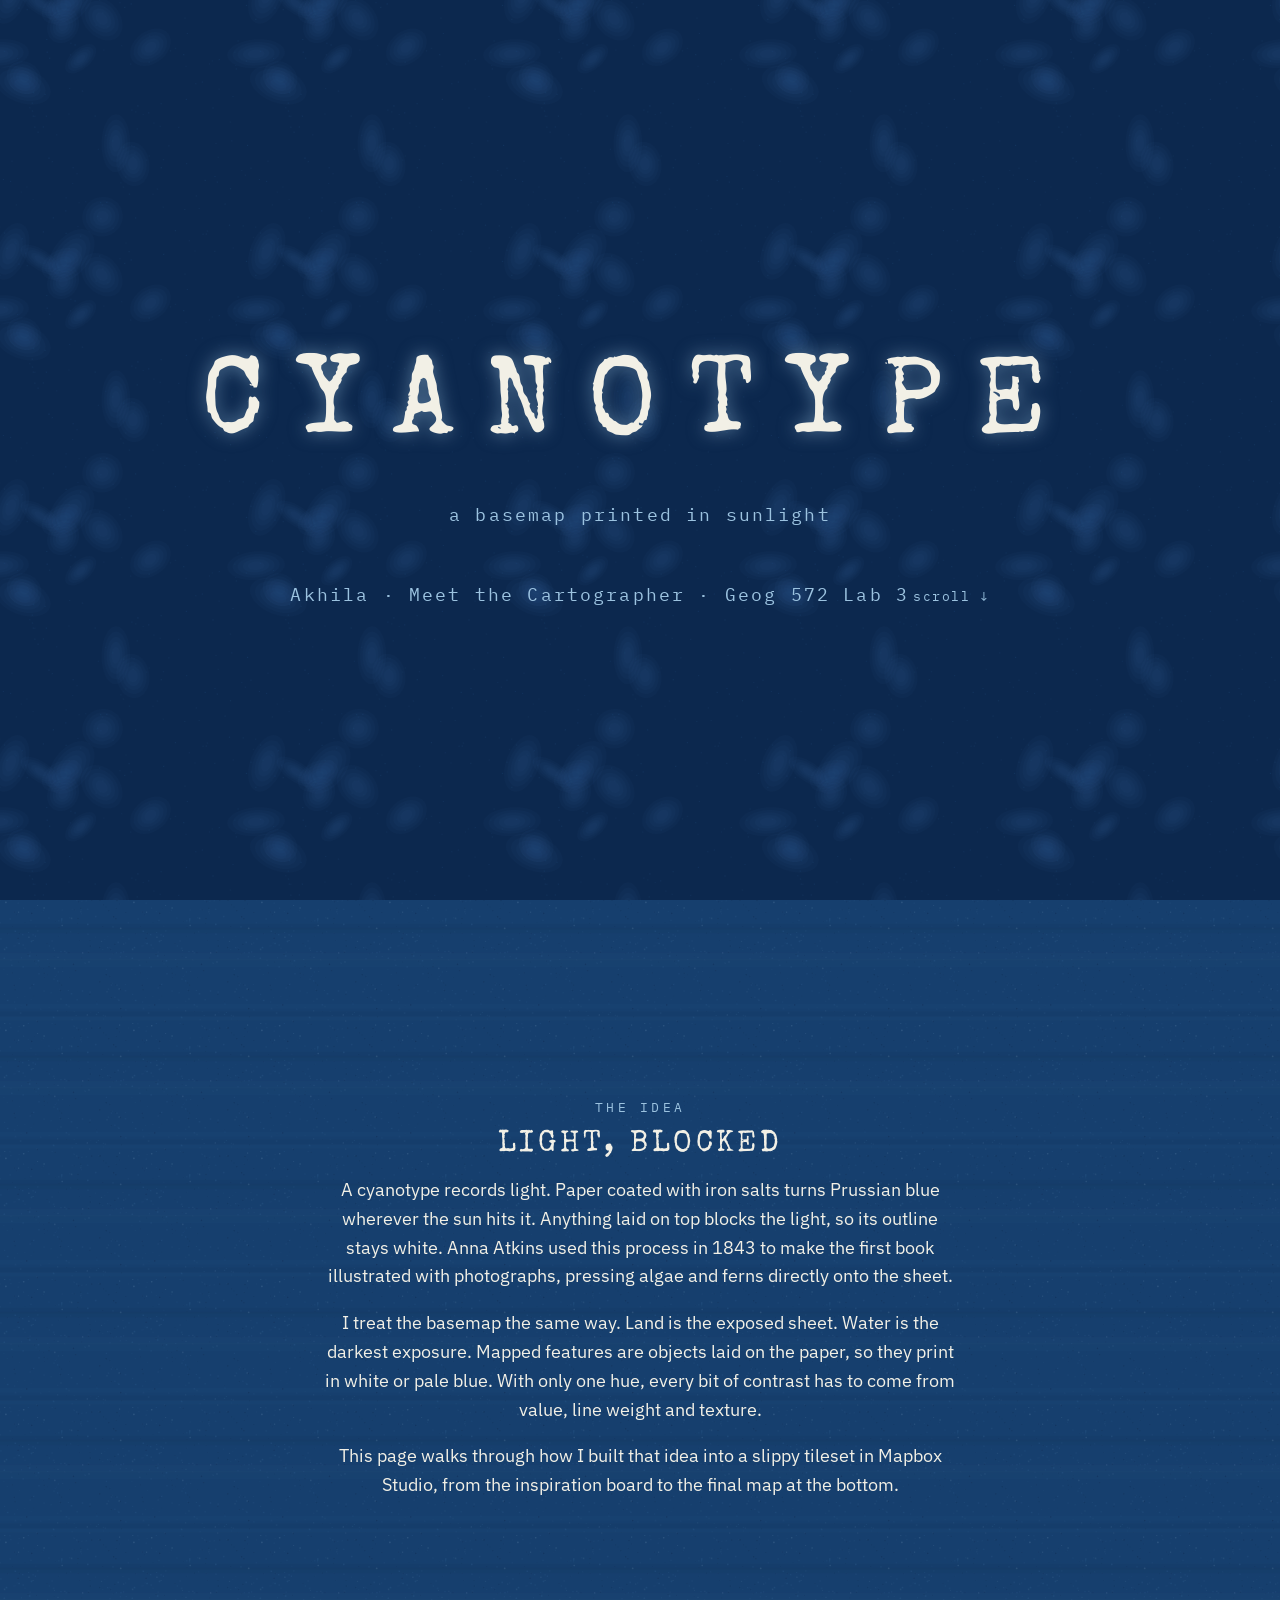
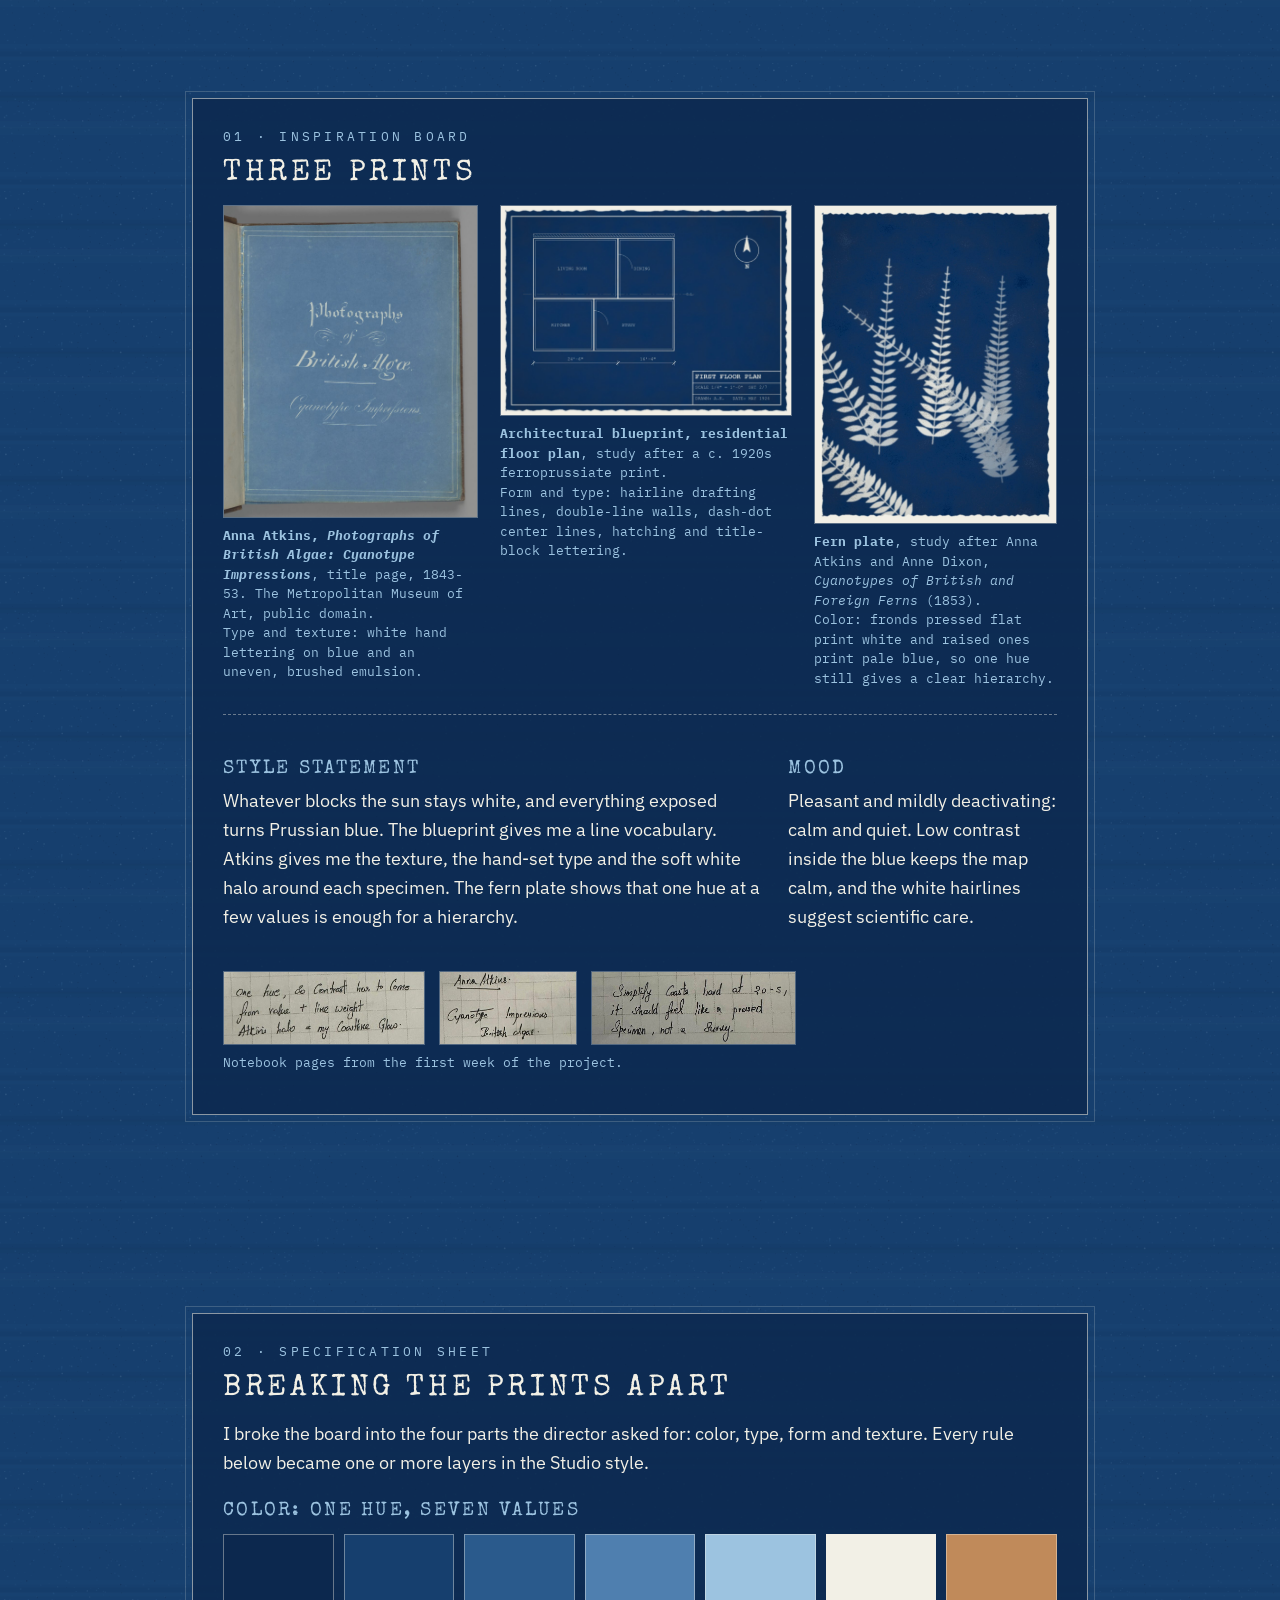
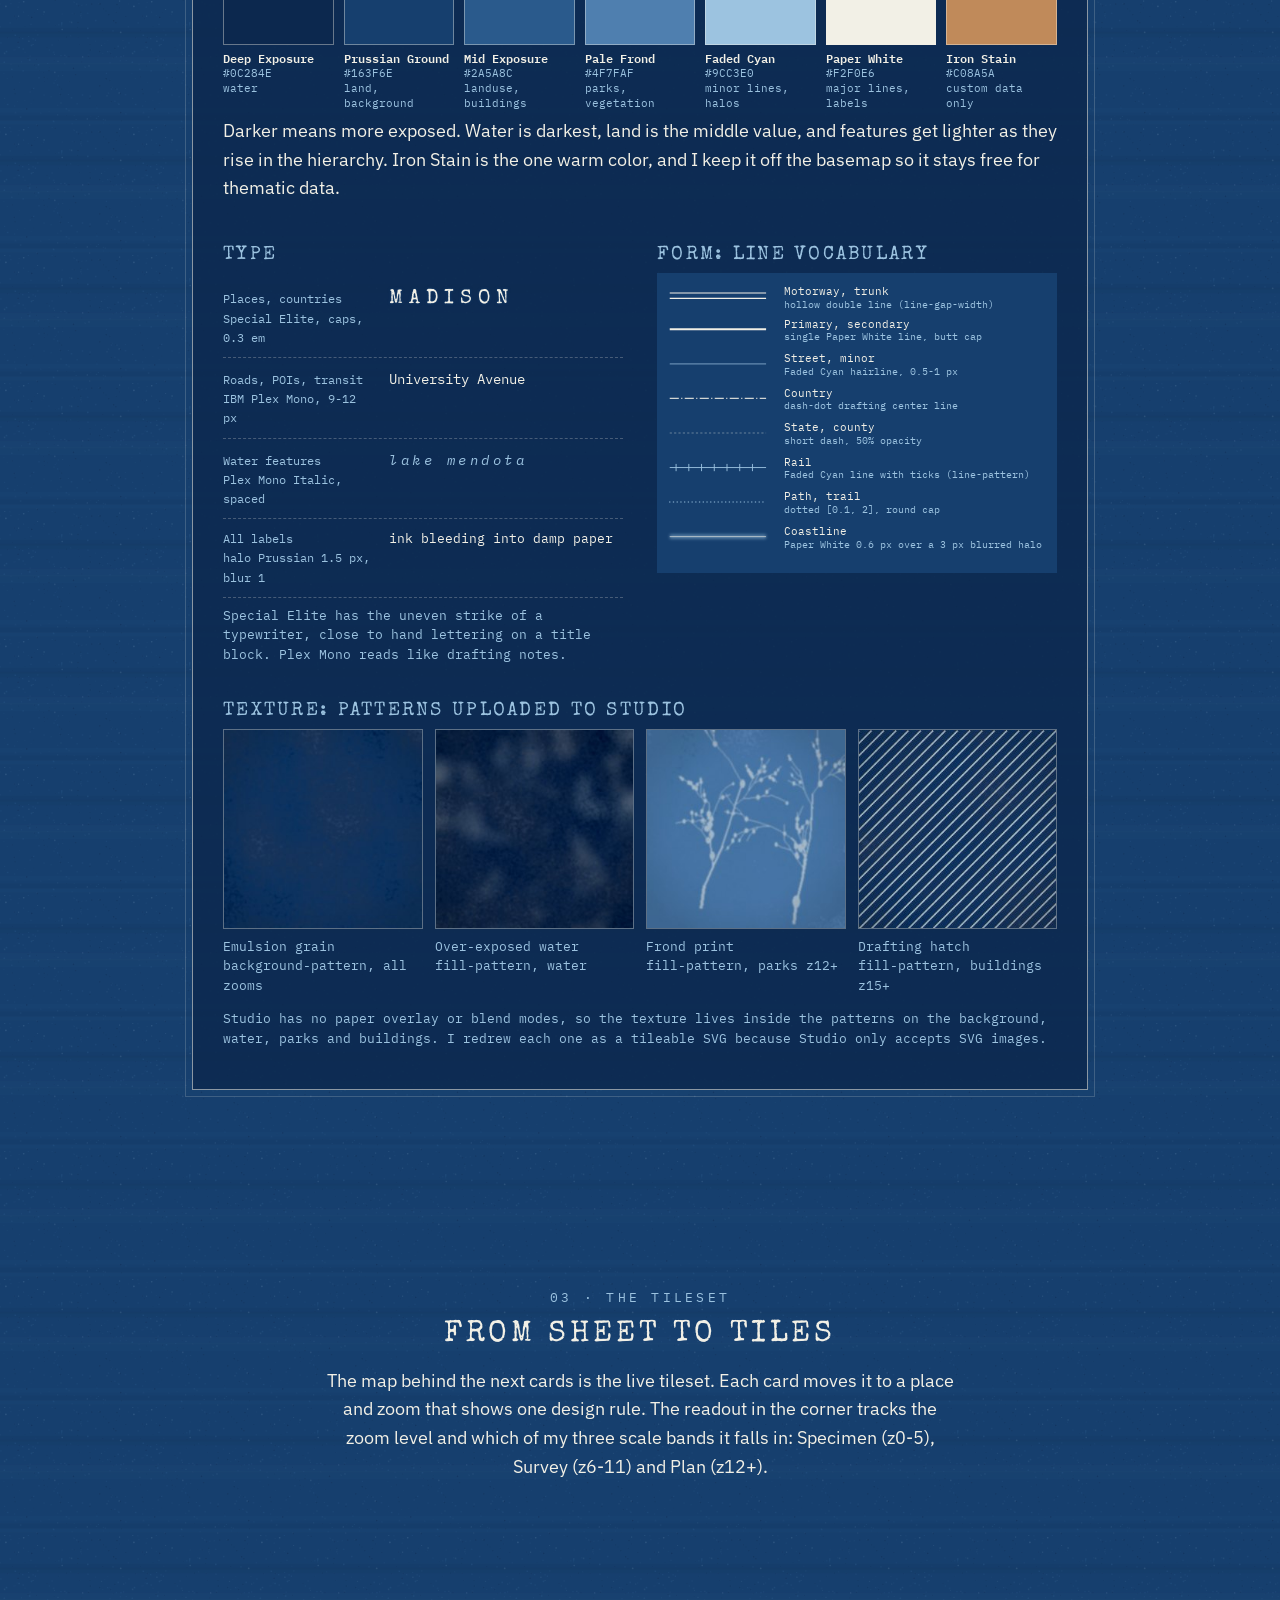
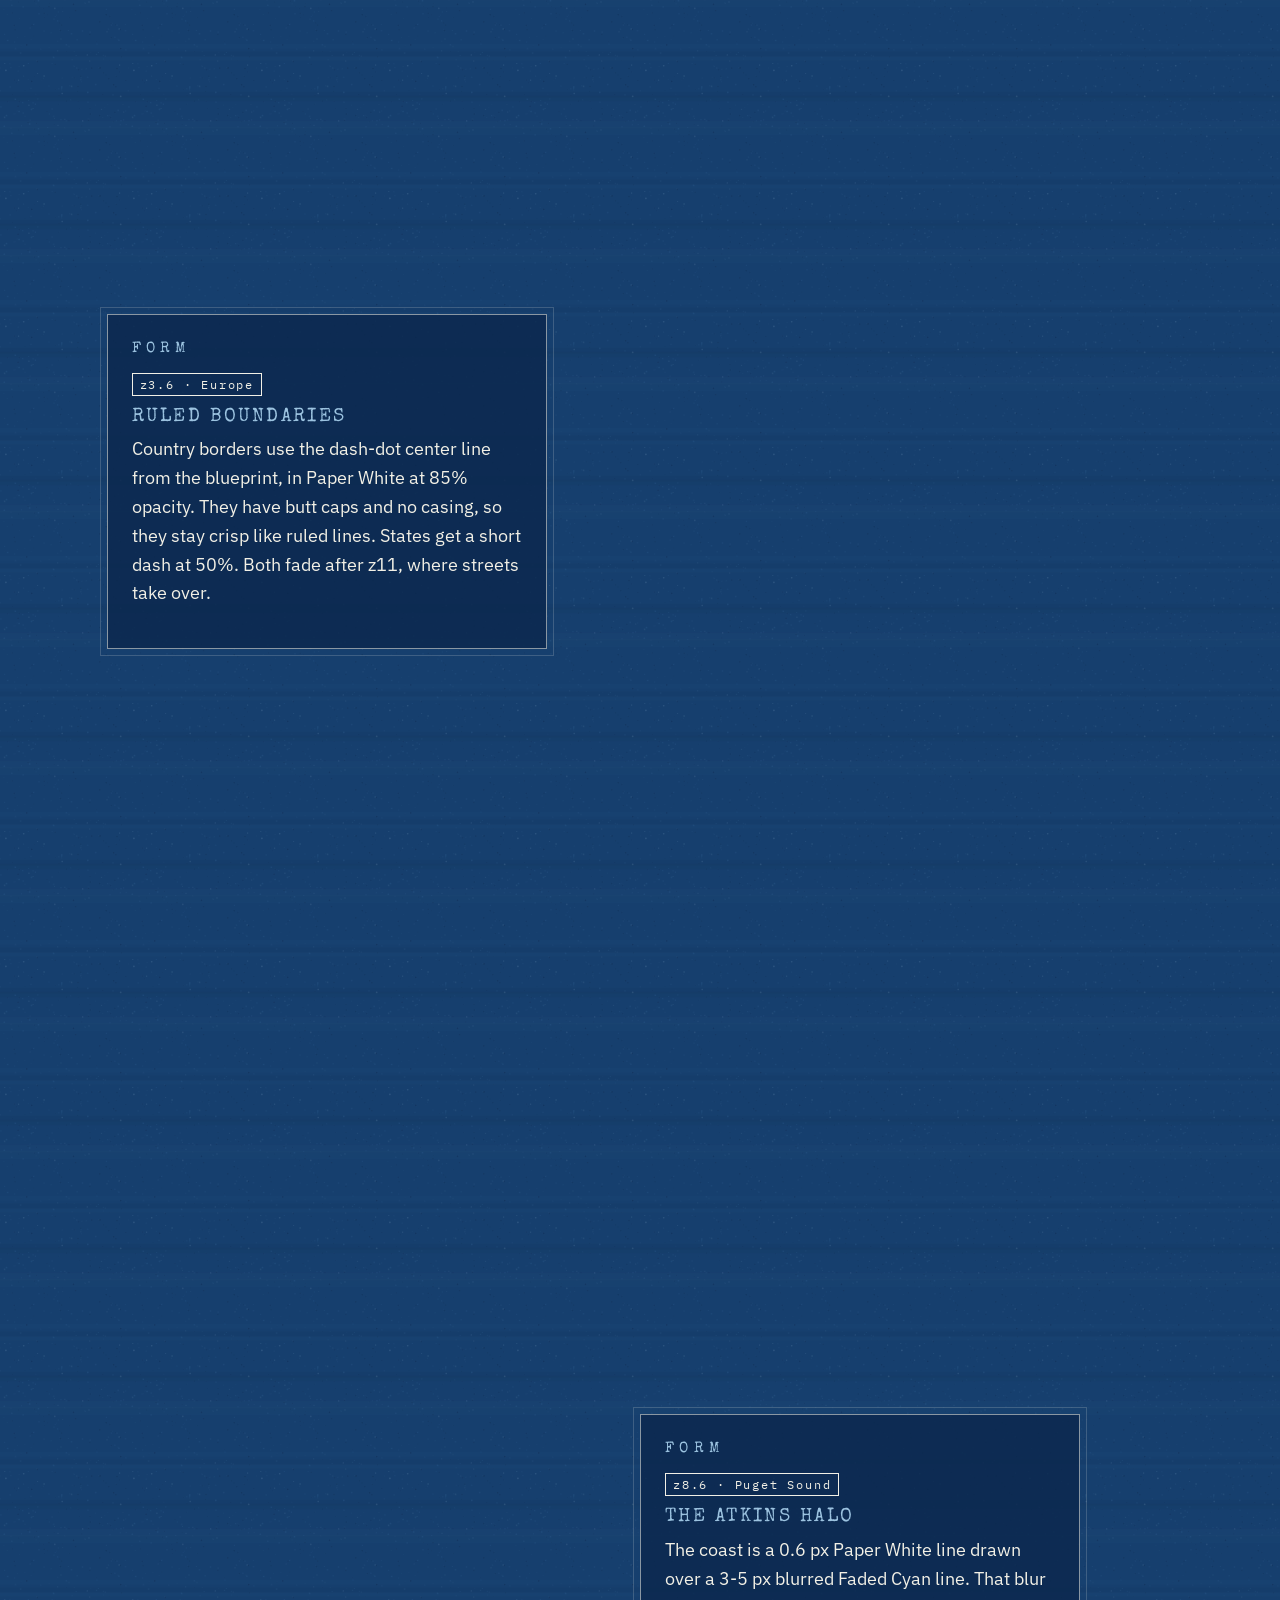
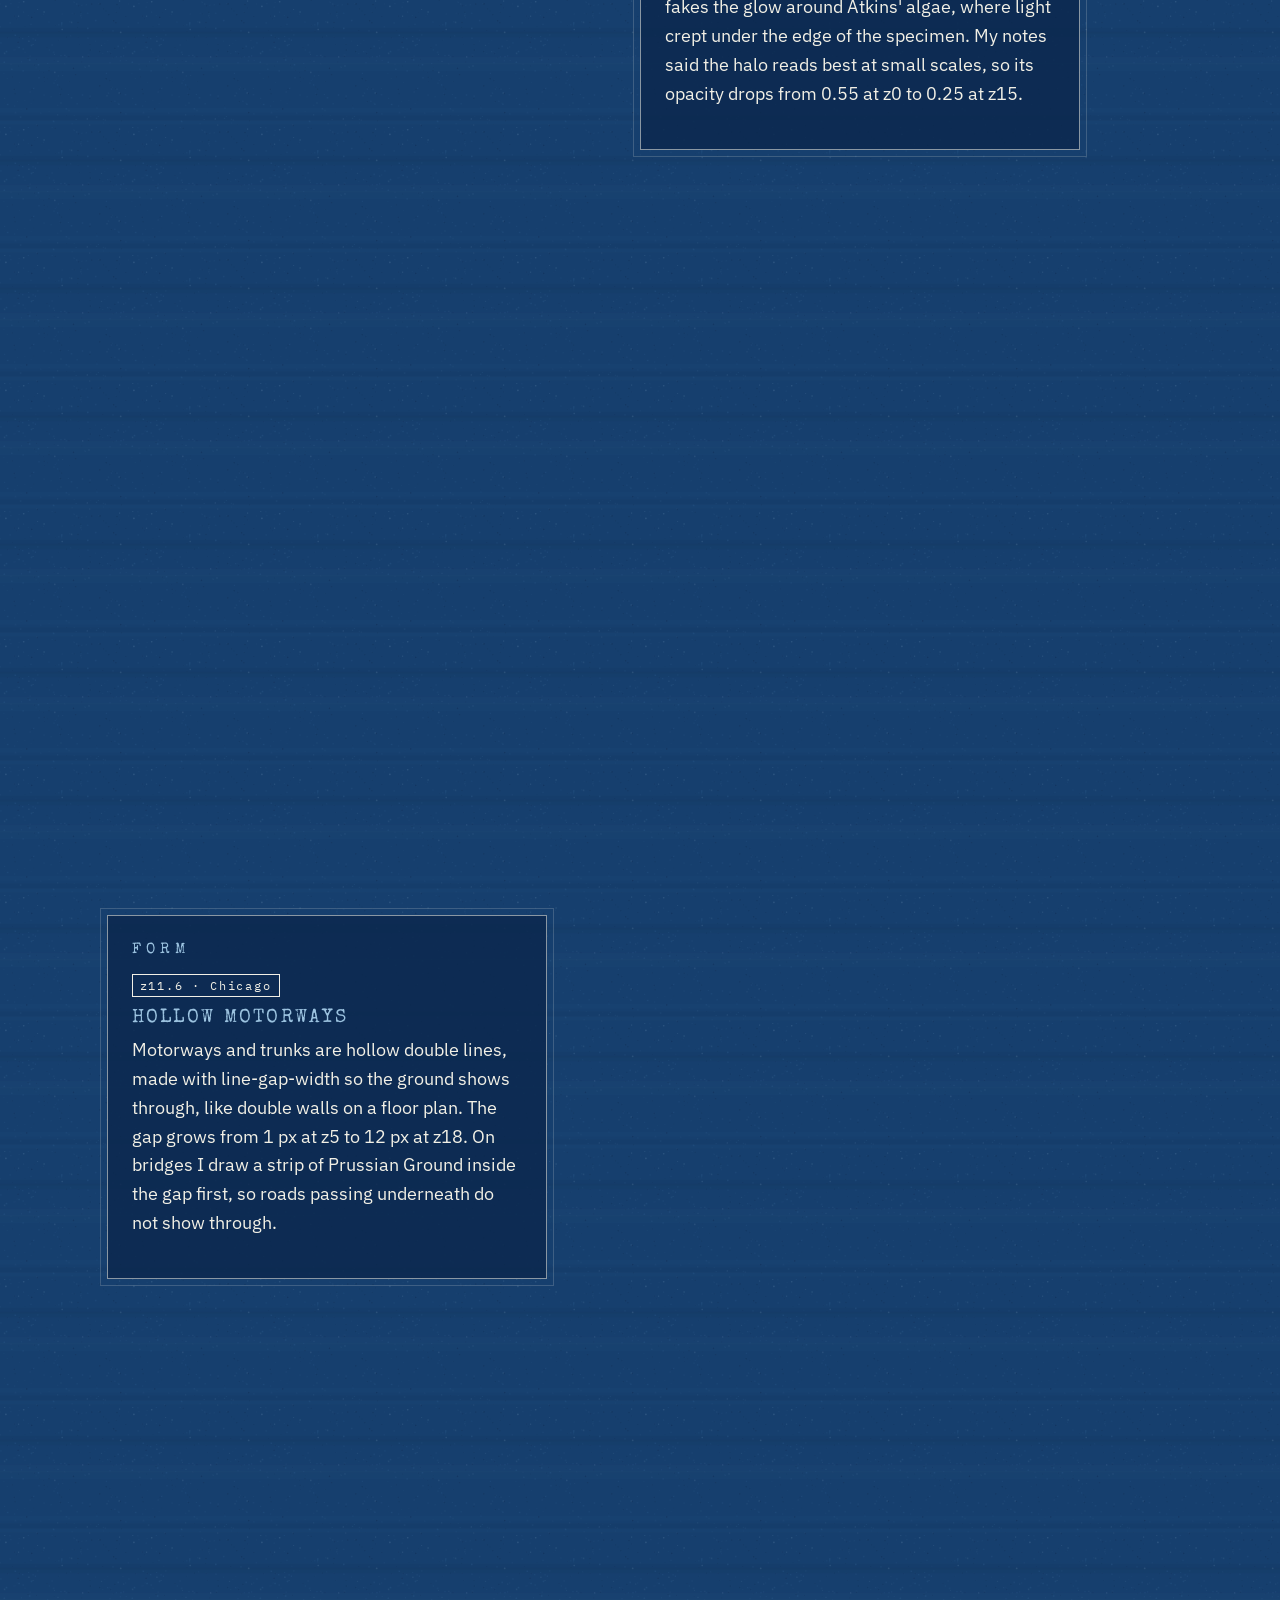
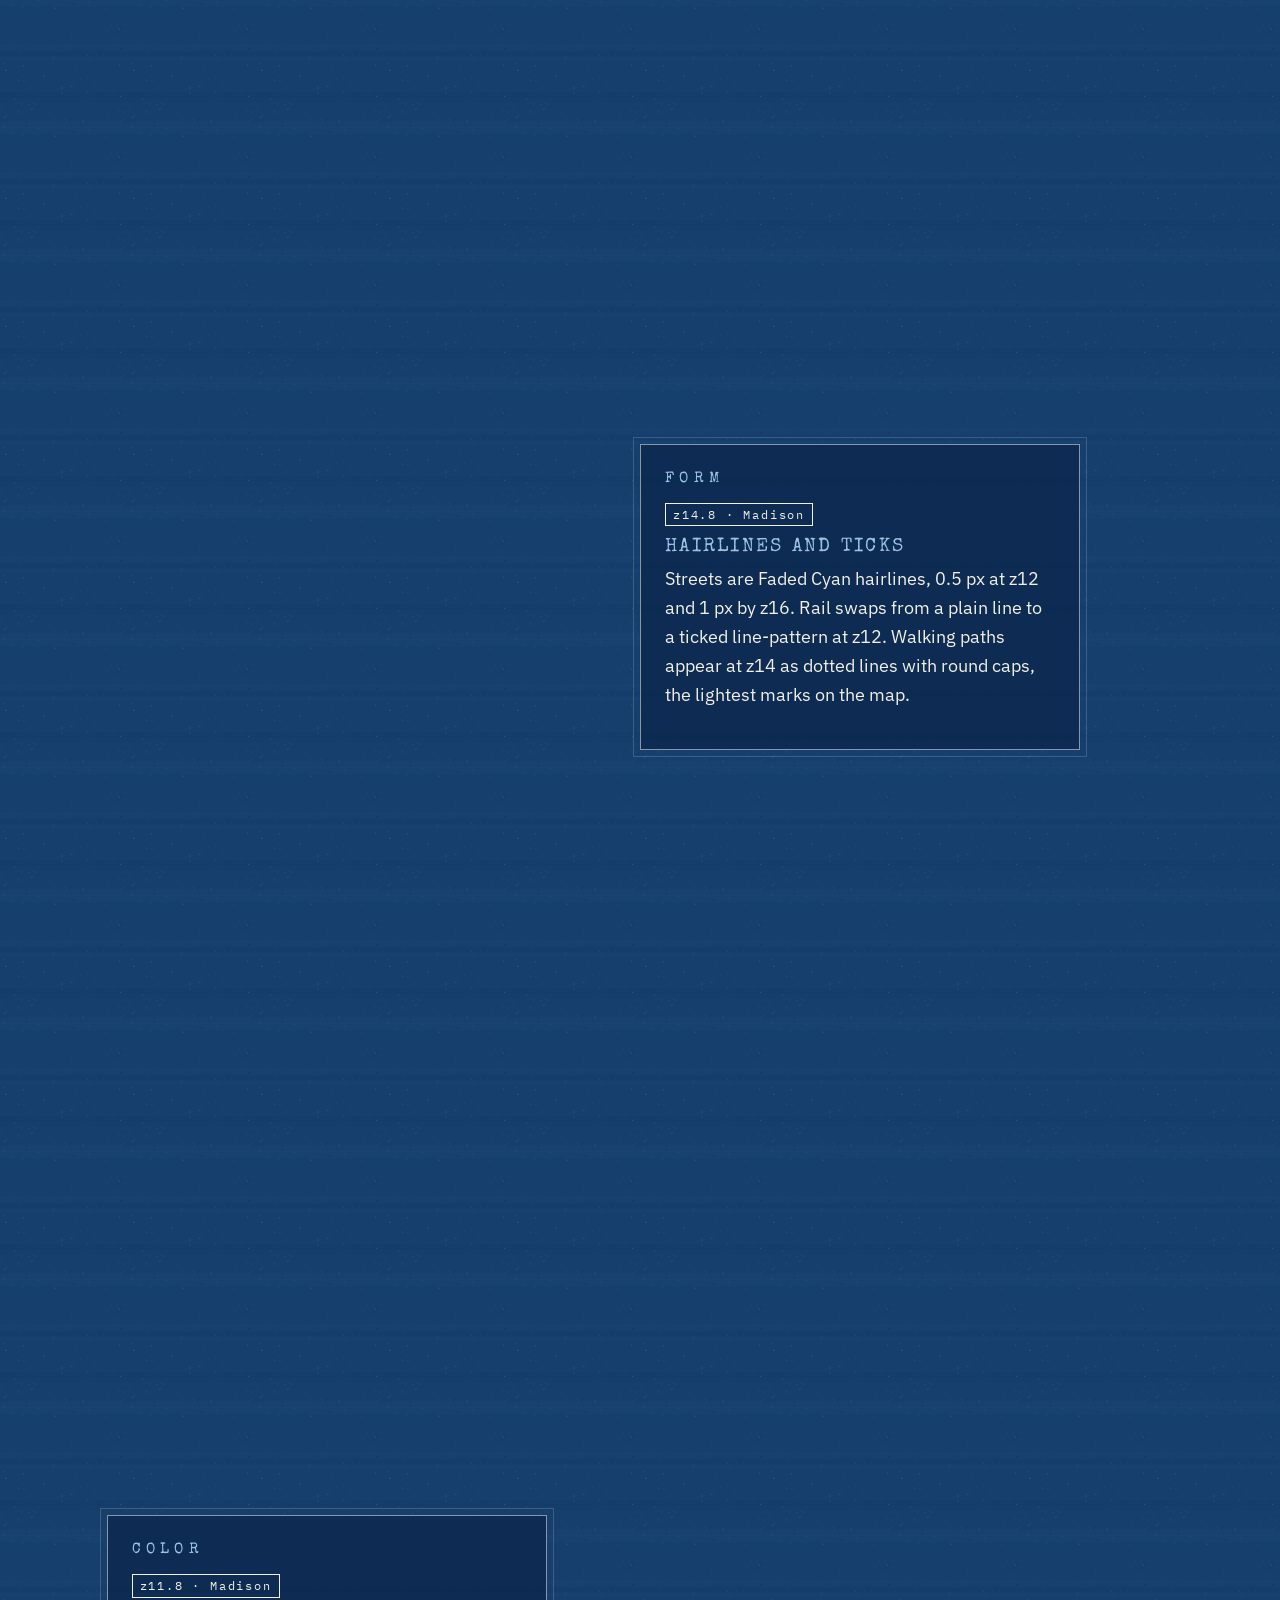
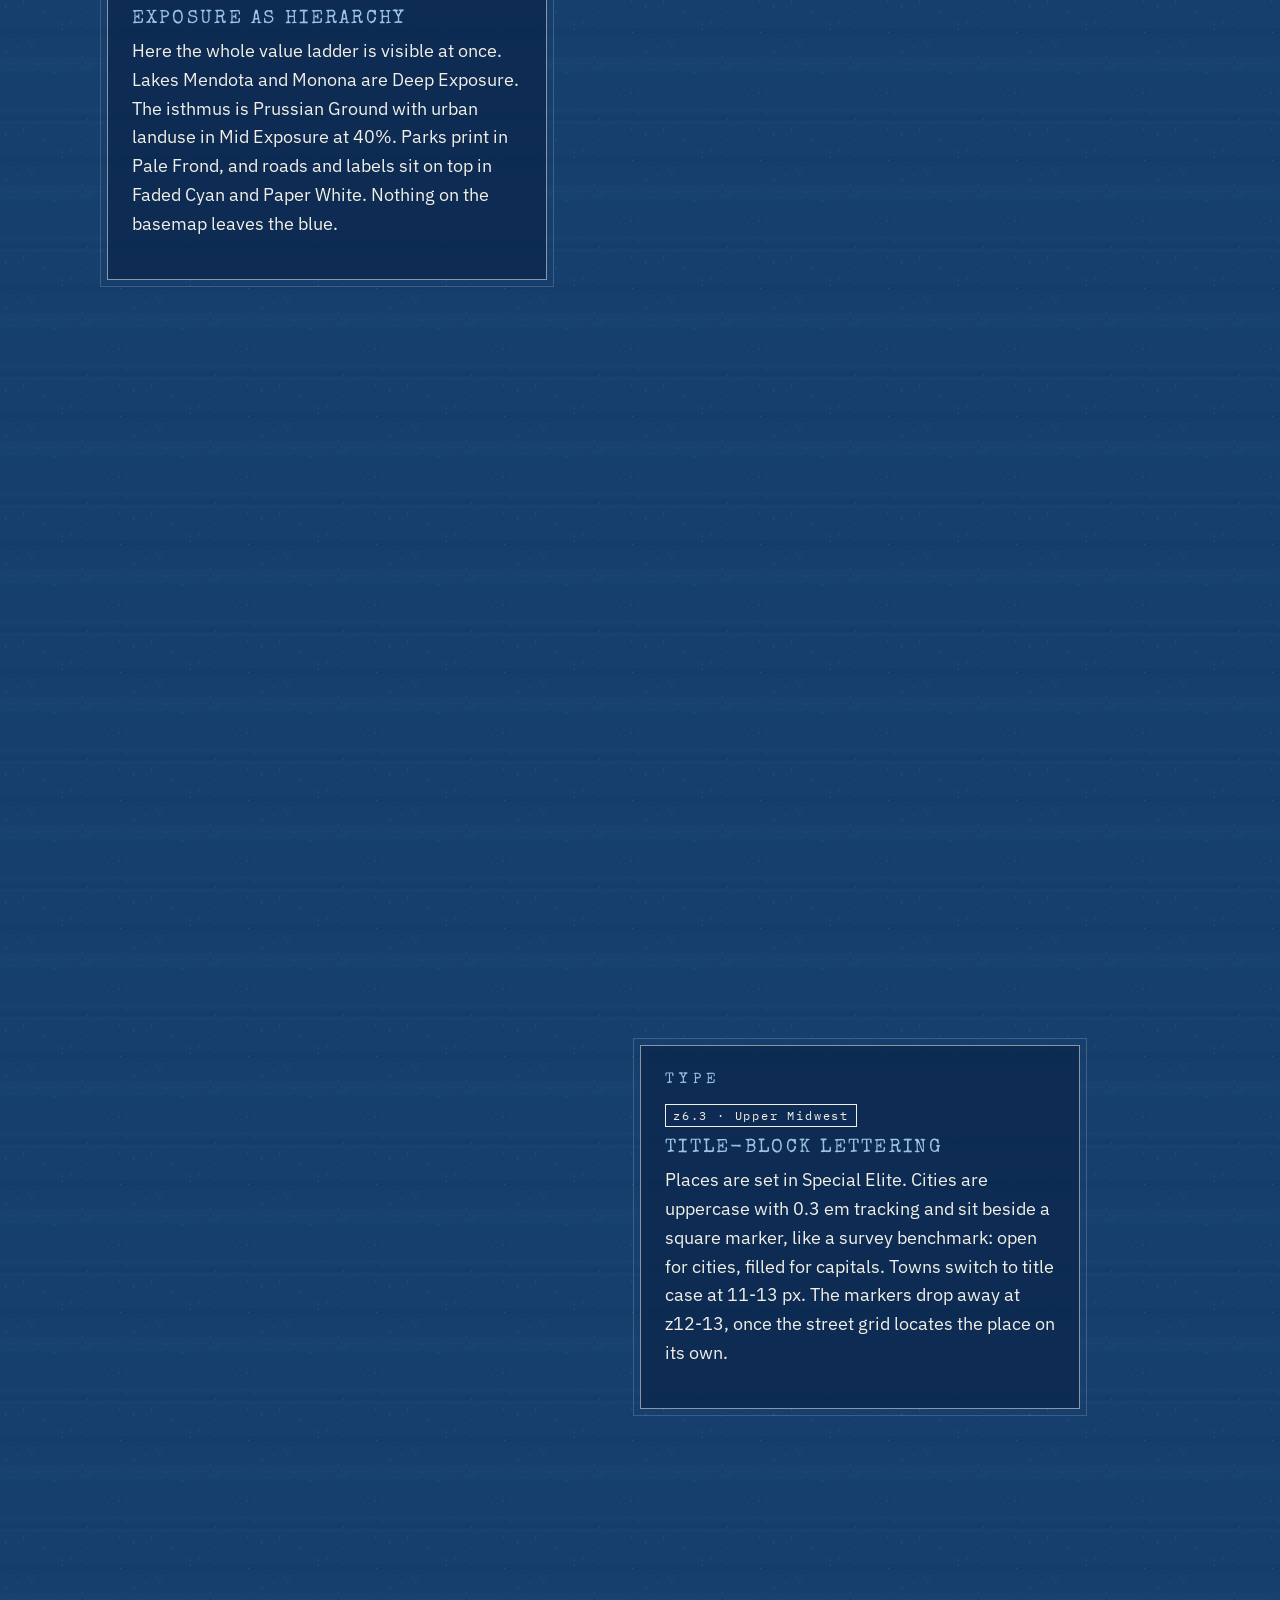
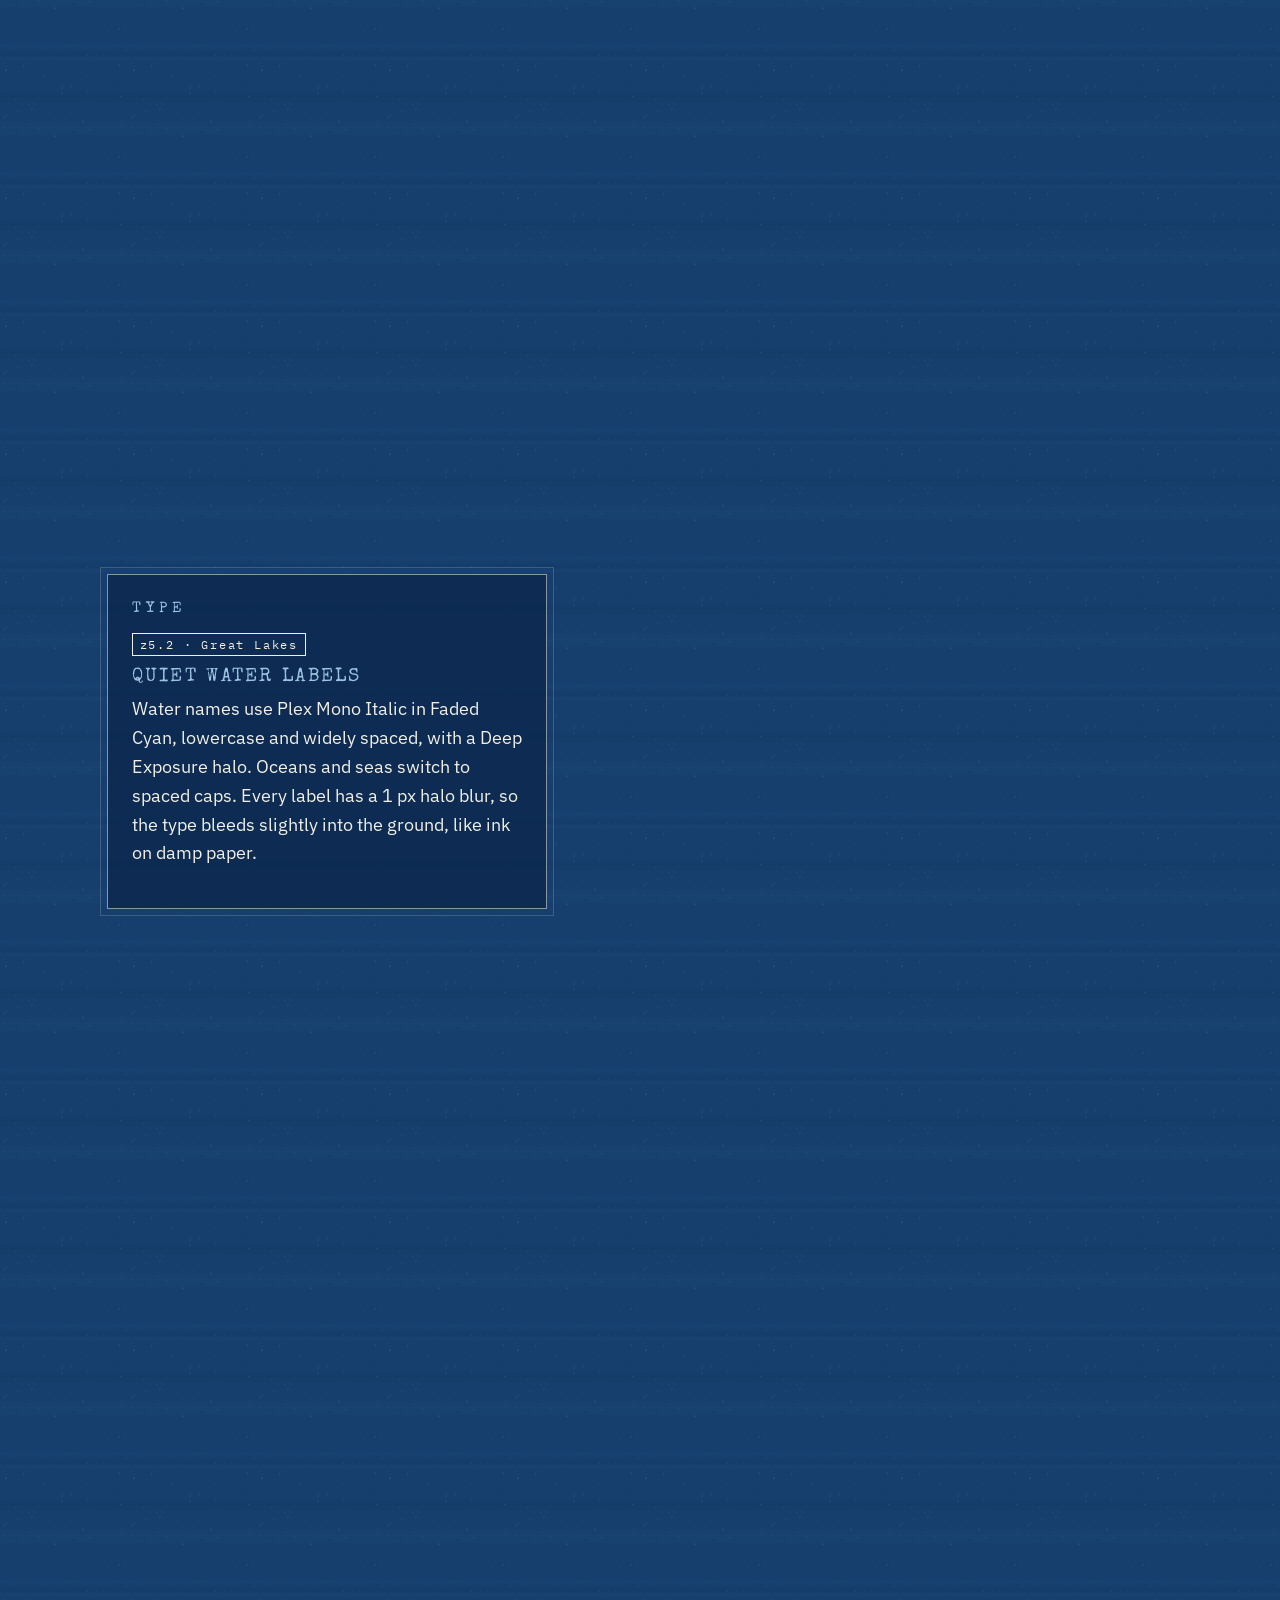
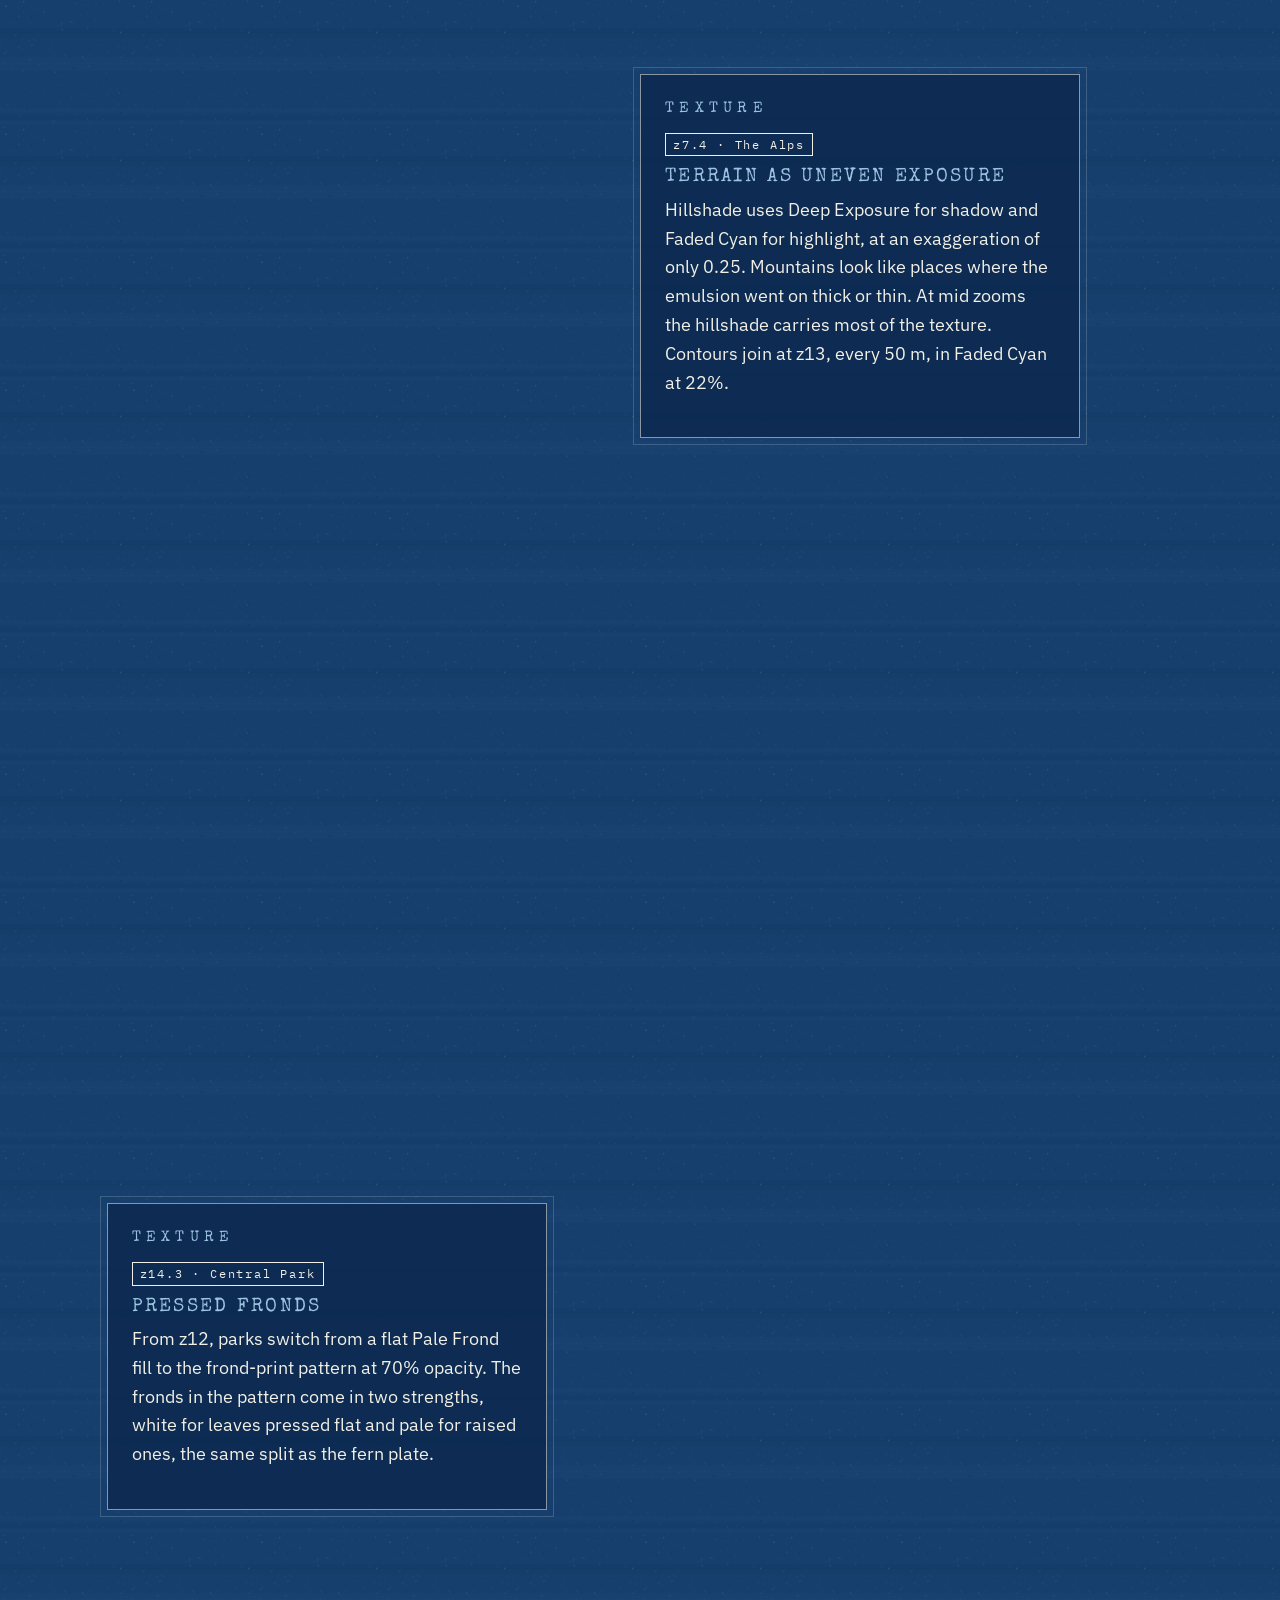
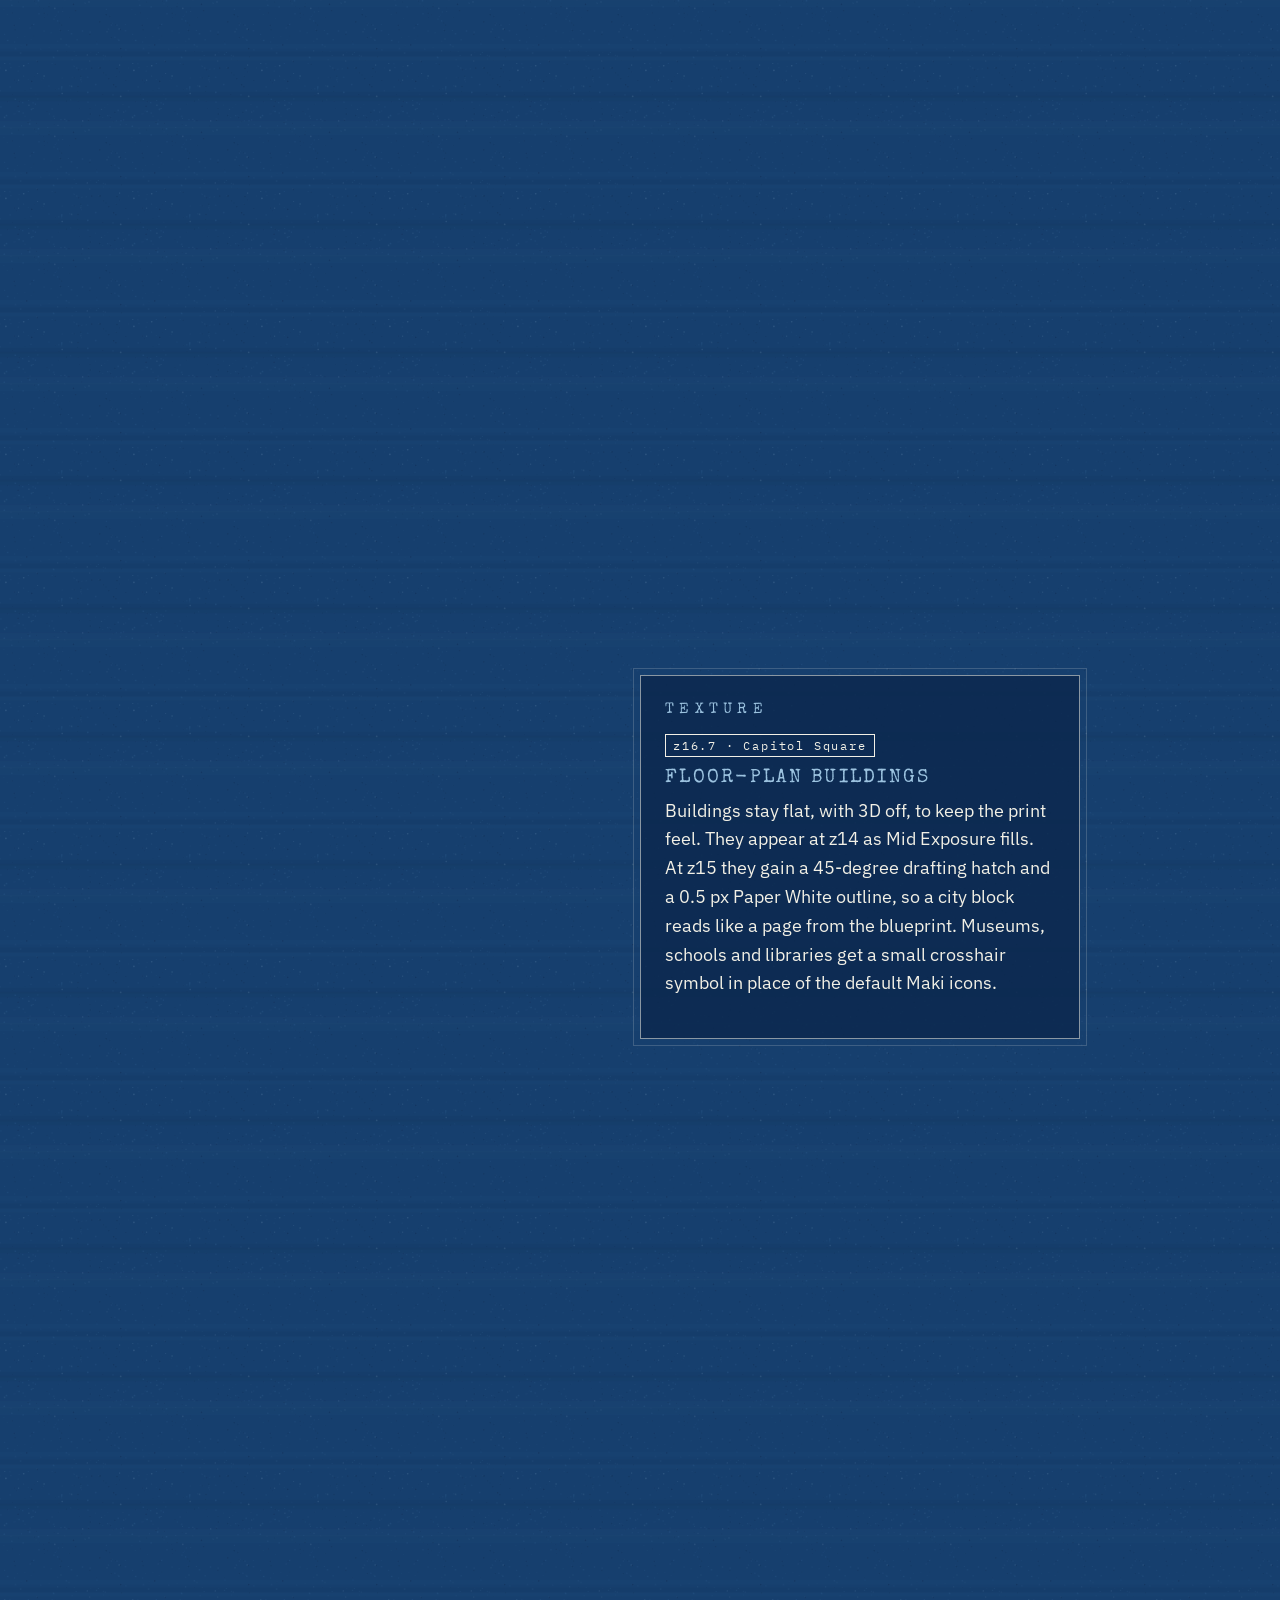
==== index.html @ f09d7929 "Add files via upload" ====
<!DOCTYPE html>
<html lang="en">
<head>
  <meta charset="utf-8">
  <meta name="viewport" content="width=device-width, initial-scale=1">
  <title>Cyanotype: a basemap printed in sunlight</title>
  <meta name="description" content="Design explainer for the Cyanotype slippy basemap, built in Mapbox Studio. Geog 572 Lab 3, Akhila.">

  <link rel="preconnect" href="https://fonts.googleapis.com">
  <link rel="preconnect" href="https://fonts.gstatic.com" crossorigin>
  <link href="https://fonts.googleapis.com/css2?family=IBM+Plex+Mono:ital,wght@0,400;0,600;1,400&family=IBM+Plex+Sans:wght@400;600&family=Special+Elite&display=swap" rel="stylesheet">
  <link href="https://api.mapbox.com/mapbox-gl-js/v3.8.0/mapbox-gl.css" rel="stylesheet">
  <link rel="stylesheet" href="lib/scrollmap.css">
  <link rel="stylesheet" href="css/style.css">
</head>
<body>
<div class="content">

  <!-- ============ TITLE ============ -->
  <div class="row hero">
    <div class="center-wide title" style="text-align:center">
      <h1>Cyanotype</h1>
      <p>a basemap printed in sunlight</p>
      <p>Akhila &middot; Meet the Cartographer &middot; Geog 572 Lab 3</p>
      <p class="scroll-cue">scroll &darr;</p>
    </div>
  </div>

  <!-- ============ INTRO ============ -->
  <div class="row">
    <div class="center">
      <div class="kicker">The idea</div>
      <h2>Light, blocked</h2>
      <p>A cyanotype records light. Paper coated with iron salts turns Prussian blue wherever the sun hits it. Anything laid on top blocks the light, so its outline stays white. Anna Atkins used this process in 1843 to make the first book illustrated with photographs, pressing algae and ferns directly onto the sheet.</p>
      <p>I treat the basemap the same way. Land is the exposed sheet. Water is the darkest exposure. Mapped features are objects laid on the paper, so they print in white or pale blue. With only one hue, every bit of contrast has to come from value, line weight and texture.</p>
      <p>This page walks through how I built that idea into a slippy tileset in Mapbox Studio, from the inspiration board to the final map at the bottom.</p>
    </div>
  </div>

  <!-- ============ INSPIRATION BOARD ============ -->
  <div class="row" id="board">
    <div class="center-wide">
      <div class="sheet">
        <div class="kicker">01 &middot; Inspiration board</div>
        <h2>Three prints</h2>
        <div class="board">
          <figure>
            <img src="img/board-01-atkins-algae.jpg" alt="Title page of Anna Atkins, Photographs of British Algae, white hand lettering on cyanotype blue">
            <figcaption><b>Anna Atkins, <i>Photographs of British Algae: Cyanotype Impressions</i></b>, title page, 1843-53. The Metropolitan Museum of Art, public domain.<br>Type and texture: white hand lettering on blue and an uneven, brushed emulsion.</figcaption>
          </figure>
          <figure>
            <img src="img/board-02-blueprint-study.jpg" alt="Blueprint of a residential floor plan with hairline walls and a title block">
            <figcaption><b>Architectural blueprint, residential floor plan</b>, study after a c. 1920s ferroprussiate print.<br>Form and type: hairline drafting lines, double-line walls, dash-dot center lines, hatching and title-block lettering.</figcaption>
          </figure>
          <figure>
            <img src="img/board-03-fern-study.jpg" alt="Cyanotype of ferns, flat fronds in white and raised fronds in pale blue">
            <figcaption><b>Fern plate</b>, study after Anna Atkins and Anne Dixon, <i>Cyanotypes of British and Foreign Ferns</i> (1853).<br>Color: fronds pressed flat print white and raised ones print pale blue, so one hue still gives a clear hierarchy.</figcaption>
          </figure>
        </div>
        <div class="statement">
          <div>
            <h3>Style statement</h3>
            <p>Whatever blocks the sun stays white, and everything exposed turns Prussian blue. The blueprint gives me a line vocabulary. Atkins gives me the texture, the hand-set type and the soft white halo around each specimen. The fern plate shows that one hue at a few values is enough for a hierarchy.</p>
          </div>
          <div>
            <h3>Mood</h3>
            <p>Pleasant and mildly deactivating: calm and quiet. Low contrast inside the blue keeps the map calm, and the white hairlines suggest scientific care.</p>
          </div>
        </div>
        <div class="board-notes">
          <img src="img/note-one-hue.jpg" alt="Notebook: one hue, so contrast has to come from value and line weight. Atkins halo equals my coastline glow.">
          <img src="img/note-atkins.jpg" alt="Notebook: Anna Atkins, Cyanotype Impressions, British algae">
          <img src="img/note-coasts.jpg" alt="Notebook: simplify coasts hard at z0-5, it should feel like a pressed specimen, not a survey">
        </div>
        <p class="caption-sm">Notebook pages from the first week of the project.</p>
      </div>
    </div>
  </div>

  <!-- ============ SPEC SHEET ============ -->
  <div class="row" id="spec">
    <div class="center-wide">
      <div class="sheet">
        <div class="kicker">02 &middot; Specification sheet</div>
        <h2>Breaking the prints apart</h2>
        <p>I broke the board into the four parts the director asked for: color, type, form and texture. Every rule below became one or more layers in the Studio style.</p>

        <h3>Color: one hue, seven values</h3>
        <div class="swatches">
          <div class="swatch"><div class="chip" style="background:#0C284E"></div><b>Deep Exposure</b><span>#0C284E<br>water</span></div>
          <div class="swatch"><div class="chip" style="background:#163F6E"></div><b>Prussian Ground</b><span>#163F6E<br>land, background</span></div>
          <div class="swatch"><div class="chip" style="background:#2A5A8C"></div><b>Mid Exposure</b><span>#2A5A8C<br>landuse, buildings</span></div>
          <div class="swatch"><div class="chip" style="background:#4F7FAF"></div><b>Pale Frond</b><span>#4F7FAF<br>parks, vegetation</span></div>
          <div class="swatch"><div class="chip" style="background:#9CC3E0"></div><b>Faded Cyan</b><span>#9CC3E0<br>minor lines, halos</span></div>
          <div class="swatch"><div class="chip" style="background:#F2F0E6"></div><b>Paper White</b><span>#F2F0E6<br>major lines, labels</span></div>
          <div class="swatch"><div class="chip" style="background:#C08A5A"></div><b>Iron Stain</b><span>#C08A5A<br>custom data only</span></div>
        </div>
        <p>Darker means more exposed. Water is darkest, land is the middle value, and features get lighter as they rise in the hierarchy. Iron Stain is the one warm color, and I keep it off the basemap so it stays free for thematic data.</p>

        <div class="two-col">
          <div>
            <h3>Type</h3>
            <div class="type-row"><div class="spec">Places, countries<br>Special Elite, caps, 0.3 em</div><div class="sample-elite">Madison</div></div>
            <div class="type-row"><div class="spec">Roads, POIs, transit<br>IBM Plex Mono, 9-12 px</div><div class="sample-mono">University Avenue</div></div>
            <div class="type-row"><div class="spec">Water features<br>Plex Mono Italic, spaced</div><div class="sample-italic">lake mendota</div></div>
            <div class="type-row"><div class="spec">All labels<br>halo Prussian 1.5 px, blur 1</div><div class="mono" style="font-size:13px">ink bleeding into damp paper</div></div>
            <p class="caption-sm">Special Elite has the uneven strike of a typewriter, close to hand lettering on a title block. Plex Mono reads like drafting notes.</p>
          </div>
          <div>
            <h3>Form: line vocabulary</h3>
            <svg class="lines" viewBox="0 0 440 330" role="img" aria-label="Line vocabulary">
              <rect width="440" height="330" fill="#163F6E"/>
              <g stroke-linecap="butt">
                <line x1="14" y1="22" x2="120" y2="22" stroke="#F2F0E6" stroke-width="1.3"/><line x1="14" y1="28" x2="120" y2="28" stroke="#F2F0E6" stroke-width="1.3"/>
                <line x1="14" y1="62" x2="120" y2="62" stroke="#F2F0E6" stroke-width="2.2"/>
                <line x1="14" y1="100" x2="120" y2="100" stroke="#9CC3E0" stroke-width="0.8"/>
                <line x1="14" y1="138" x2="120" y2="138" stroke="#F2F0E6" stroke-opacity=".85" stroke-width="1.3" stroke-dasharray="10 2.6 1.3 2.6"/>
                <line x1="14" y1="176" x2="120" y2="176" stroke="#F2F0E6" stroke-opacity=".5" stroke-width="0.8" stroke-dasharray="2.4 2.4"/>
                <line x1="14" y1="214" x2="120" y2="214" stroke="#9CC3E0" stroke-width="1"/>
                <g stroke="#9CC3E0" stroke-width="1"><line x1="21" y1="210" x2="21" y2="218"/><line x1="35" y1="210" x2="35" y2="218"/><line x1="49" y1="210" x2="49" y2="218"/><line x1="63" y1="210" x2="63" y2="218"/><line x1="77" y1="210" x2="77" y2="218"/><line x1="91" y1="210" x2="91" y2="218"/><line x1="105" y1="210" x2="105" y2="218"/></g>
                <line x1="14" y1="252" x2="120" y2="252" stroke="#9CC3E0" stroke-opacity=".7" stroke-width="1.6" stroke-linecap="round" stroke-dasharray="0.1 4"/>
                <line x1="14" y1="290" x2="120" y2="290" stroke="#9CC3E0" stroke-opacity=".45" stroke-width="5" style="filter:blur(2px)"/>
                <line x1="14" y1="290" x2="120" y2="290" stroke="#F2F0E6" stroke-width="0.7"/>
              </g>
              <text x="140" y="24">Motorway, trunk</text><text class="d" x="140" y="38">hollow double line (line-gap-width)</text>
              <text x="140" y="60">Primary, secondary</text><text class="d" x="140" y="74">single Paper White line, butt cap</text>
              <text x="140" y="98">Street, minor</text><text class="d" x="140" y="112">Faded Cyan hairline, 0.5-1 px</text>
              <text x="140" y="136">Country</text><text class="d" x="140" y="150">dash-dot drafting center line</text>
              <text x="140" y="174">State, county</text><text class="d" x="140" y="188">short dash, 50% opacity</text>
              <text x="140" y="212">Rail</text><text class="d" x="140" y="226">Faded Cyan line with ticks (line-pattern)</text>
              <text x="140" y="250">Path, trail</text><text class="d" x="140" y="264">dotted [0.1, 2], round cap</text>
              <text x="140" y="288">Coastline</text><text class="d" x="140" y="302">Paper White 0.6 px over a 3 px blurred halo</text>
            </svg>
          </div>
        </div>

        <h3>Texture: patterns uploaded to Studio</h3>
        <div class="textures">
          <figure><img src="img/tex-emulsion-grain.jpg" alt="Emulsion grain"><figcaption>Emulsion grain<br>background-pattern, all zooms</figcaption></figure>
          <figure><img src="img/tex-water.jpg" alt="Over-exposed water"><figcaption>Over-exposed water<br>fill-pattern, water</figcaption></figure>
          <figure><img src="img/tex-frond.jpg" alt="Frond print"><figcaption>Frond print<br>fill-pattern, parks z12+</figcaption></figure>
          <figure><img src="img/tex-hatch.jpg" alt="Drafting hatch"><figcaption>Drafting hatch<br>fill-pattern, buildings z15+</figcaption></figure>
        </div>
        <p class="caption-sm" style="margin-top:14px">Studio has no paper overlay or blend modes, so the texture lives inside the patterns on the background, water, parks and buildings. I redrew each one as a tileable SVG because Studio only accepts SVG images.</p>
      </div>
    </div>
  </div>

  <!-- ============ SCROLLY: FORM / COLOR / TYPE / TEXTURE ============ -->
  <div class="row" style="margin-bottom:8vh">
    <div class="center">
      <div class="kicker">03 &middot; The tileset</div>
      <h2>From sheet to tiles</h2>
      <p>The map behind the next cards is the live tileset. Each card moves it to a place and zoom that shows one design rule. The readout in the corner tracks the zoom level and which of my three scale bands it falls in: Specimen (z0-5), Survey (z6-11) and Plan (z12+).</p>
    </div>
  </div>

  <div class="scroll-container needs-config" id="scrolly">
    <div class="background-item">
      <div id="bgmap"></div>
    </div>
    <div class="foreground-item no-event">

      <!-- FORM -->
      <div class="row"><div class="left step" data-view="12,52,3.6"><div class="sheet">
        <div class="section-label">Form</div><span class="zoom-tag">z3.6 &middot; Europe</span>
        <h3>Ruled boundaries</h3>
        <p>Country borders use the dash-dot center line from the blueprint, in Paper White at 85% opacity. They have butt caps and no casing, so they stay crisp like ruled lines. States get a short dash at 50%. Both fade after z11, where streets take over.</p>
      </div></div></div>

      <div class="row"><div class="right step" data-view="-122.55,47.62,8.6"><div class="sheet">
        <div class="section-label">Form</div><span class="zoom-tag">z8.6 &middot; Puget Sound</span>
        <h3>The Atkins halo</h3>
        <p>The coast is a 0.6 px Paper White line drawn over a 3-5 px blurred Faded Cyan line. That blur fakes the glow around Atkins' algae, where light crept under the edge of the specimen. My notes said the halo reads best at small scales, so its opacity drops from 0.55 at z0 to 0.25 at z15.</p>
      </div></div></div>

      <div class="row"><div class="left step" data-view="-87.655,41.876,11.6"><div class="sheet">
        <div class="section-label">Form</div><span class="zoom-tag">z11.6 &middot; Chicago</span>
        <h3>Hollow motorways</h3>
        <p>Motorways and trunks are hollow double lines, made with line-gap-width so the ground shows through, like double walls on a floor plan. The gap grows from 1 px at z5 to 12 px at z18. On bridges I draw a strip of Prussian Ground inside the gap first, so roads passing underneath do not show through.</p>
      </div></div></div>

      <div class="row"><div class="right step" data-view="-89.392,43.069,14.8"><div class="sheet">
        <div class="section-label">Form</div><span class="zoom-tag">z14.8 &middot; Madison</span>
        <h3>Hairlines and ticks</h3>
        <p>Streets are Faded Cyan hairlines, 0.5 px at z12 and 1 px by z16. Rail swaps from a plain line to a ticked line-pattern at z12. Walking paths appear at z14 as dotted lines with round caps, the lightest marks on the map.</p>
      </div></div></div>

      <!-- COLOR -->
      <div class="row"><div class="left step" data-view="-89.40,43.085,11.8"><div class="sheet">
        <div class="section-label">Color</div><span class="zoom-tag">z11.8 &middot; Madison</span>
        <h3>Exposure as hierarchy</h3>
        <p>Here the whole value ladder is visible at once. Lakes Mendota and Monona are Deep Exposure. The isthmus is Prussian Ground with urban landuse in Mid Exposure at 40%. Parks print in Pale Frond, and roads and labels sit on top in Faded Cyan and Paper White. Nothing on the basemap leaves the blue.</p>
      </div></div></div>

      <!-- TYPE -->
      <div class="row"><div class="right step" data-view="-89.6,43.6,6.3"><div class="sheet">
        <div class="section-label">Type</div><span class="zoom-tag">z6.3 &middot; Upper Midwest</span>
        <h3>Title-block lettering</h3>
        <p>Places are set in Special Elite. Cities are uppercase with 0.3 em tracking and sit beside a square marker, like a survey benchmark: open for cities, filled for capitals. Towns switch to title case at 11-13 px. The markers drop away at z12-13, once the street grid locates the place on its own.</p>
      </div></div></div>

      <div class="row"><div class="left step" data-view="-84.5,45.2,5.2"><div class="sheet">
        <div class="section-label">Type</div><span class="zoom-tag">z5.2 &middot; Great Lakes</span>
        <h3>Quiet water labels</h3>
        <p>Water names use Plex Mono Italic in Faded Cyan, lowercase and widely spaced, with a Deep Exposure halo. Oceans and seas switch to spaced caps. Every label has a 1 px halo blur, so the type bleeds slightly into the ground, like ink on damp paper.</p>
      </div></div></div>

      <!-- TEXTURE -->
      <div class="row"><div class="right step" data-view="9.6,46.45,7.4"><div class="sheet">
        <div class="section-label">Texture</div><span class="zoom-tag">z7.4 &middot; The Alps</span>
        <h3>Terrain as uneven exposure</h3>
        <p>Hillshade uses Deep Exposure for shadow and Faded Cyan for highlight, at an exaggeration of only 0.25. Mountains look like places where the emulsion went on thick or thin. At mid zooms the hillshade carries most of the texture. Contours join at z13, every 50 m, in Faded Cyan at 22%.</p>
      </div></div></div>

      <div class="row"><div class="left step" data-view="-73.966,40.781,14.3"><div class="sheet">
        <div class="section-label">Texture</div><span class="zoom-tag">z14.3 &middot; Central Park</span>
        <h3>Pressed fronds</h3>
        <p>From z12, parks switch from a flat Pale Frond fill to the frond-print pattern at 70% opacity. The fronds in the pattern come in two strengths, white for leaves pressed flat and pale for raised ones, the same split as the fern plate.</p>
      </div></div></div>

      <div class="row"><div class="right step" data-view="-89.3842,43.0747,16.7"><div class="sheet">
        <div class="section-label">Texture</div><span class="zoom-tag">z16.7 &middot; Capitol Square</span>
        <h3>Floor-plan buildings</h3>
        <p>Buildings stay flat, with 3D off, to keep the print feel. They appear at z14 as Mid Exposure fills. At z15 they gain a 45-degree drafting hatch and a 0.5 px Paper White outline, so a city block reads like a page from the blueprint. Museums, schools and libraries get a small crosshair symbol in place of the default Maki icons.</p>
      </div></div></div>

    </div>
  </div>

  <!-- ============ COMPARISON BY SCALE ============ -->
  <div class="row" id="scales">
    <div class="center-wide needs-config">
      <div class="sheet cmp">
        <div class="kicker">04 &middot; Comparison by scale</div>
        <h2>One place, six zooms</h2>
        <p>Every panel is centered on the Wisconsin State Capitol in Madison. The goal was one consistent print from the globe to the street, with no jarring jump between bands. Each band adds detail but keeps the same rules: white for what blocks light, darker blue for what is exposed.</p>
        <div class="grid g3">
          <figure><img data-static="-89.384,43.0747,2" alt="Cyanotype map at zoom 2"><figcaption><span class="band">SPECIMEN</span><b>z2</b> &middot; Continents read as pressed specimens with a soft halo. Dash-dot borders and spaced country names.</figcaption></figure>
          <figure><img data-static="-89.384,43.0747,5" alt="Cyanotype map at zoom 5"><figcaption><span class="band">SPECIMEN</span><b>z5</b> &middot; States appear as short dashes. Motorways start as thin hollow lines. Cities get square benchmarks.</figcaption></figure>
          <figure><img data-static="-89.384,43.0747,8" alt="Cyanotype map at zoom 8"><figcaption><span class="band">SURVEY</span><b>z8</b> &middot; Rivers, urban landuse at 40%, rail lines and county dashes come in.</figcaption></figure>
          <figure><img data-static="-89.384,43.0747,11" alt="Cyanotype map at zoom 11"><figcaption><span class="band">SURVEY</span><b>z11</b> &middot; The lakes and isthmus take over. Parks print in Pale Frond, and primary roads join as single white lines.</figcaption></figure>
          <figure><img data-static="-89.384,43.0747,14" alt="Cyanotype map at zoom 14"><figcaption><span class="band">PLAN</span><b>z14</b> &middot; Full street network in hairlines, ticked rail, frond-pattern parks and flat building fills.</figcaption></figure>
          <figure><img data-static="-89.384,43.0747,17" alt="Cyanotype map at zoom 17"><figcaption><span class="band">PLAN</span><b>z17</b> &middot; Hatched footprints, crosshair POIs, dotted paths and house numbers. The halo is almost gone.</figcaption></figure>
        </div>
      </div>
    </div>
  </div>

  <!-- ============ COMPARISON BY LOCATION ============ -->
  <div class="row" id="places">
    <div class="center-wide needs-config">
      <div class="sheet cmp">
        <div class="kicker">05 &middot; Comparison by location</div>
        <h2>Six very different places, one zoom</h2>
        <p>All six panels are at z11. I picked places that push different parts of the style: open water, mountains, desert, a dense city, rainforest rivers and a northern coast. The style has to hold up when one kind of feature fills the whole frame.</p>
        <div class="grid g3">
          <figure><img data-static="12.333,45.437,11" alt="Venice"><figcaption><b>Venice, Italy</b> &middot; A lagoon city. The water pattern and coastal halo carry the whole frame.</figcaption></figure>
          <figure><img data-static="85.324,27.708,11" alt="Kathmandu"><figcaption><b>Kathmandu Valley, Nepal</b> &middot; A city in a bowl of mountains. Hillshade does most of the work here.</figcaption></figure>
          <figure><img data-static="31.236,30.044,11" alt="Cairo"><figcaption><b>Cairo, Egypt</b> &middot; The Nile as a dark exposure through dense urban fabric.</figcaption></figure>
          <figure><img data-static="139.765,35.681,11" alt="Tokyo"><figcaption><b>Tokyo, Japan</b> &middot; The densest network in the set, and a test of label collision and the Latin font fallback.</figcaption></figure>
          <figure><img data-static="-60.02,-3.11,11" alt="Manaus"><figcaption><b>Manaus, Brazil</b> &middot; Where the Rio Negro meets the Amazon. Wide rivers, forest and very little road.</figcaption></figure>
          <figure><img data-static="-21.92,64.14,11" alt="Reykjavik"><figcaption><b>Reykjavik, Iceland</b> &middot; A ragged northern coast with fjords and volcanic terrain.</figcaption></figure>
        </div>
      </div>
    </div>
  </div>

  <!-- ============ MOCKUP VS TILESET ============ -->
  <div class="row" id="mockups">
    <div class="center-wide needs-config">
      <div class="sheet cmp">
        <div class="kicker">06 &middot; Plan versus result</div>
        <h2>Mock-ups next to real tiles</h2>
        <p>My spec sheet included three concept mock-ups on made-up geography. Here each one sits next to a real place at a similar zoom.</p>
        <div class="pair"><figure><div class="lab">MOCK-UP &middot; SPECIMEN</div><img src="img/mock-z0-5-specimen.jpg" alt="Specimen band mock-up"></figure><figure><div class="lab">TILESET &middot; NORTH SEA, z4</div><img data-static="4,55.5,4" alt="North Sea at zoom 4"></figure></div>
        <div class="pair"><figure><div class="lab">MOCK-UP &middot; SURVEY</div><img src="img/mock-z6-11-survey.jpg" alt="Survey band mock-up"></figure><figure><div class="lab">TILESET &middot; SEATTLE, z10</div><img data-static="-122.35,47.6,10" alt="Seattle at zoom 10"></figure></div>
        <div class="pair"><figure><div class="lab">MOCK-UP &middot; PLAN</div><img src="img/mock-z12-plan.jpg" alt="Plan band mock-up"></figure><figure><div class="lab">TILESET &middot; BOSTON HARBOR, z15</div><img data-static="-71.051,42.357,15" alt="Boston harbor at zoom 15"></figure></div>
      </div>
    </div>
  </div>

  <!-- ============ CHANGES AND LIMITS ============ -->
  <div class="row" id="limits">
    <div class="center">
      <div class="sheet">
        <div class="kicker">07 &middot; What changed in Studio</div>
        <h2>Where the medium pushed back</h2>
        <ul class="tight">
          <li><b>Park and peak names.</b> The spec set them in Pale Frond. On top of a Pale Frond park they disappeared, so I moved them to Faded Cyan.</li>
          <li><b>No paper overlay.</b> Studio has no blend modes, so grain lives in the background and water patterns instead of one sheet over everything.</li>
          <li><b>Approximate halos.</b> The blurred line under the coast fakes the Atkins glow, but it cannot spread into the land the way real emulsion does.</li>
          <li><b>Coast simplification.</b> I wanted very simplified coasts at z0-5. Mapbox Streets already generalizes them, and Studio cannot simplify further, so the halo and soft color do that job.</li>
          <li><b>Fonts.</b> Special Elite and Plex Mono only cover Latin script. Every label falls back to Arial Unicode MS, and I use English names where they exist, so cities like Tokyo and Cairo still get labels.</li>
          <li><b>Pattern scale.</b> Patterns do not scale with zoom. I kept the tiles small (16-256 px) and tested them at z12 and z16.</li>
        </ul>
        <div class="board-notes"><img src="img/note-halo.jpg" alt="Notebook: halo reads best at small scales"><img src="img/note-iron-stain.jpg" alt="Notebook: Iron Stain is the only warm color, keep it for my own data"></div>
      </div>
    </div>
  </div>

  <!-- ============ INTERACTIVE MAP ============ -->
  <div class="row sm-margin" id="map">
    <div class="center-wide needs-config">
      <div class="kicker">08 &middot; The tileset</div>
      <h2>Explore the print</h2>
      <p>Pan and zoom anywhere from z0 to z22. Try your own neighborhood, then zoom out to the globe.</p>
      <iframe id="full-map" class="map-frame" data-view="11/43.074/-89.384" title="Cyanotype interactive basemap" loading="lazy"></iframe>
    </div>
  </div>

  <!-- ============ CREDITS ============ -->
  <div class="row no-margin">
    <div class="center">
      <div class="credits">
        <hr>
        <p><b>Credits</b></p>
        <p>Map design and text: Akhila, Geog 572: Graphic Design in Cartography, Lab 3.</p>
        <p>Basemap built in Mapbox Studio from a blank style. Data: Mapbox Streets v8, Mapbox Terrain v2 and Terrain-DEM v1, &copy; Mapbox &copy; OpenStreetMap contributors.</p>
        <p>Inspiration: Anna Atkins, <i>Photographs of British Algae: Cyanotype Impressions</i> (1843-53), The Metropolitan Museum of Art, public domain. Anna Atkins and Anne Dixon, <i>Cyanotypes of British and Foreign Ferns</i> (1853). Architectural blueprint, c. 1920s.</p>
        <p>Fonts: Special Elite (Astigmatic), IBM Plex Mono and IBM Plex Sans (IBM). Page built with <a href="https://github.com/uwcartlab/scrollmap">ScrollMap</a> and Mapbox GL JS.</p>
      </div>
    </div>
  </div>

</div>

<script src="https://api.mapbox.com/mapbox-gl-js/v3.8.0/mapbox-gl.js"></script>
<script src="js/config.js"></script>
<script src="lib/scrollmap.js"></script>
<script src="js/explainer.js"></script>
</body>
</html>
---- lib/scrollmap.css ----
body{
    overflow-x:hidden;
}
.scroll-container{
    display:block;
}
/*background/foreground*/
.background-item{
    width:100%;
    height:100vh;
    z-index:0;
    position:sticky;
    display:block;
    top:0;
    margin-bottom:20%;
}
.foreground-item{
    position:relative;
    padding-bottom:50%;
}
.hidden{
    display:none !important;
}

/*positioning*/
.center, .center-wide{
    text-align:center;
}
.left, .right-inline{
    display:inline-block;
}
.left{
    vertical-align:top;
}
.half-width{
    width:50%;
}
.full-width, .fit{
    width:100%;
}
.half-height{
    height:50%;
}
.full-height, .fill{
    height:100%;
}

/*title*/
.title{
    height:100vh;   
}
.title > * {
    display:inline-block;
}
.title h1{
    font-size:100px;
}

/*bottom margin styles*/
.row{
    margin-bottom:30%;
}

/*smaller bottom margin for rows in the foreground*/
.foreground-item > .row{
    margin-bottom:60%;
}
.no-margin{
    margin-bottom:0 !important;
    margin-top:0 !important;
}
.lg-margin{
    margin-bottom:100% !important;
}
.md-margin{
    margin-bottom:50% !important;
}
.sm-margin{
    margin-bottom:25% !important;
}

/*block styles*/
.rounded{
    border-radius:2%;
}
.background-white{
    background-color:white;
    padding:20px;
}
.background-transparent{
    background-color:rgba(255,255,255,0.8);
    padding:20px;
}

/*credits section*/
.credits{
    text-align:left;
    margin-bottom:50px;
}
.credits > p{
    margin-bottom:5px;
}

/*interactions*/
.no-event{
    pointer-events:none;
}

/*temp*/
#map, #background-map, .full-screen{
    height:100vh;
    width:100vw;
}

/*animation*/
.fade-in{
    animation:in 2s; 
}
@keyframes in {
    from {opacity: 0;}
    to {opacity: 1;} 
 } 

/*slideshow*/
/*slideshow container */
.slideshow-container {
    width:100%;
    position: relative;
    margin: auto;
}

/* hide the images by default */
.slide {
    display: none;
}

/* next & previous buttons */
.prev, .next {
    cursor: pointer;
    position: absolute;
    top: calc(50% - 30px);
    width: auto;
    margin-top: -22px;
    padding: 16px;
    color: white;
    font-weight: bold;
    font-size: 18px;
    transition: 0.6s ease;
    border-radius: 0 3px 3px 0;
}

/* position next button to the right */
.next {
    right: 0;
    border-radius: 3px 0 0 3px;
}
/* position prev button to the left */
.prev{
    left: 0;
}

/* hover styling for next/prev buttons */
.prev:hover, .next:hover {
    background-color: rgba(0,0,0,0.5);
    color:white;
}

.slide > img{
    width:100%;
}

/* image captions */
.caption {
    color: #f2f2f2;
    font-size: 20px;
    padding: 8px 0px;
    position: absolute;
    bottom: 50px;
    width: 100%;
    text-align: center;
    background:rgba(0,0,0,0.3)
}

/* the dots/bullets/indicators */
.slideshow-dots{
    text-align:center;
}
.dot {
    cursor: pointer;
    height: 15px;
    width: 15px;
    margin: 15px 2px;
    background-color: #bbb;
    border-radius: 50%;
    display: inline-block;
    transition: background-color 0.6s ease;
}

.active, .dot:hover {
    background-color: #717171;
}


@media screen and (min-width: 1200px) {
    .center{
        flex: 0 0 auto;
        margin-left:25%;
        width:50% !important;
    }
    .center-wide{
        flex: 0 0 auto;
        margin-left:15%;
        width:70% !important;
    }
    .left{
        flex: 0 0 auto;
        margin-left: 8.33333333%;
        width: 41.66666667% !important;
    }
    .right{
        flex: 0 0 auto;
        margin-left:50%;
        width: 41.66666667% !important;
    }
    .right-inline{
        width: 41.66666667% !important;
        margin-left:20px;
    }
}
    @media screen and (min-width: 720px) and (max-width: 1199px) {
    .center{
        flex: 0 0 auto;
        margin-left: 16.66666667%;
        width: 66.66666667% !important;
    }
    .center-wide{
        flex: 0 0 auto;
        margin-left:15%;
        width:70% !important;
    }
    .left{
        flex: 0 0 auto;
        margin-left:5%;
        width: 45% !important;
    }
    .right{
        flex: 0 0 auto;
        margin-left:50%;
        width: 45% !important;
    }
    .right-inline{
        flex: 0 0 auto;
        margin-left:20px;
        width: 45% !important;
    }

}
@media screen and (min-width: 540px) and (max-width: 719px) {
    .center, .center-wide{
        flex: 0 0 auto;
        margin-left: 8.33333333%;
        width: 83.333333333% !important;
    }
    .left{
        flex: 0 0 auto;
        width: 48% !important;
    }
    .right{
        flex: 0 0 auto;
        margin-left:50%;
        width: 48% !important;
    }
    .right-inline{
        flex: 0 0 auto;
        width: 48% !important;
        margin-left:10px;   
    }
}
@media screen and (max-width: 539px) {
    .center, .center-wide{
        width: 100% !important;
    }
    .left{
        width: 100% !important;
    }
    .right{
        width: 100% !important;
    }
    .right-inline{
        width: 100% !important;
    }
    .row{
        margin-bottom:50vh !important;
    }
    .foreground-item > .row{
        margin-bottom:100%;
    }
    /*move slideshow caption*/
    .caption{
        top:100%;
        background:none;
        color:black;
    }
    .vert-center{
        margin-top:0px !important;
    }
}
---- css/style.css ----
/* Cyanotype explainer. Palette and type follow the Lab 3 spec sheet. */
:root{
  --deep:#0C284E; --ground:#163F6E; --mid:#2A5A8C; --frond:#4F7FAF;
  --cyan:#9CC3E0; --paper:#F2F0E6; --iron:#C08A5A;
  --elite:'Special Elite', 'Courier New', monospace;
  --mono:'IBM Plex Mono', ui-monospace, monospace;
  --sans:'IBM Plex Sans', system-ui, sans-serif;
}
*{box-sizing:border-box}
html{scroll-behavior:smooth}
body{
  margin:0; color:var(--paper); font-family:var(--sans); font-size:18px; line-height:1.6;
  background:var(--ground) url(../img/emulsion-grain.svg) repeat; background-size:128px;
}
a{color:var(--cyan)}
h1,h2,h3{font-family:var(--elite); font-weight:400; letter-spacing:.12em; text-transform:uppercase; line-height:1.25}
h2{font-size:30px; margin:0 0 .4em}
h3{font-size:19px; margin:1.2em 0 .3em; color:var(--cyan)}
p{margin:0 0 1em}
.mono,figcaption,.caption-sm{font-family:var(--mono)}
figcaption,.caption-sm{font-size:13px; line-height:1.5; color:var(--cyan); margin-top:8px}
figure{margin:0}
img{max-width:100%; display:block}
.kicker{font-family:var(--mono); font-size:13px; letter-spacing:.25em; text-transform:uppercase; color:var(--cyan); margin-bottom:.6em}

/* title */
.hero{position:relative; background:var(--deep) url(../img/water-mottle.svg); background-size:256px; overflow:hidden}
.hero .title h1{font-size:clamp(48px,9vw,110px); letter-spacing:.3em; margin:0 0 .2em; text-shadow:0 0 18px rgba(156,195,224,.55)}
.hero p{font-family:var(--mono); color:var(--cyan); letter-spacing:.12em}
.hero .fern{position:absolute; opacity:.22; width:min(36vw,420px); right:-40px; bottom:-60px; transform:rotate(-12deg); mix-blend-mode:screen; pointer-events:none}
.scroll-cue{font-family:var(--mono); font-size:13px; letter-spacing:.3em; color:var(--cyan); margin-top:3em !important}

/* sheet panels: paper-white edge like a cyanotype print border */
.sheet{background:rgba(12,40,78,.82); border:1px solid rgba(242,240,230,.55); outline:1px solid rgba(242,240,230,.18); outline-offset:6px; padding:28px 30px; text-align:left}
.center .sheet, .center-wide .sheet{ text-align:left }

/* inspiration board */
.board{display:grid; grid-template-columns:1.05fr 1.2fr 1fr; gap:22px; align-items:start}
.board img{border:1px solid rgba(242,240,230,.35)}
.board-notes{display:flex; gap:14px; flex-wrap:wrap; margin-top:22px}
.board-notes img{height:74px; width:auto; border:1px solid rgba(242,240,230,.3)}
.statement{display:grid; grid-template-columns:2fr 1fr; gap:28px; margin-top:26px; border-top:1px dashed rgba(242,240,230,.4); padding-top:20px}

/* spec sheet */
.swatches{display:grid; grid-template-columns:repeat(7,1fr); gap:10px; margin:10px 0 6px}
.swatch .chip{aspect-ratio:1/1; border:1px solid rgba(242,240,230,.4)}
.swatch b{display:block; font-family:var(--mono); font-size:12px; font-weight:600; margin-top:6px; line-height:1.3}
.swatch span{display:block; font-family:var(--mono); font-size:11px; color:var(--cyan); line-height:1.35}
.type-row{display:grid; grid-template-columns:150px 1fr; gap:16px; align-items:baseline; border-bottom:1px dashed rgba(242,240,230,.25); padding:10px 0}
.type-row .spec{font-family:var(--mono); font-size:12px; color:var(--cyan)}
.sample-elite{font-family:var(--elite); text-transform:uppercase; letter-spacing:.3em; font-size:20px; text-shadow:0 0 1px var(--ground), 0 0 3px var(--ground)}
.sample-mono{font-family:var(--mono); font-size:14px}
.sample-italic{font-family:var(--mono); font-style:italic; color:var(--cyan); letter-spacing:.25em; font-size:14px}
.lines{width:100%; height:auto}
.lines text{font-family:var(--mono); font-size:12px; fill:var(--paper)}
.lines text.d{fill:var(--cyan); font-size:11px}
.textures{display:grid; grid-template-columns:repeat(4,1fr); gap:12px}
.textures img{aspect-ratio:1/1; object-fit:cover; border:1px solid rgba(242,240,230,.35)}
.two-col{display:grid; grid-template-columns:1fr 1fr; gap:34px}

/* scrolly map */
#scrolly .background-item{margin-bottom:0}
#bgmap{width:100%; height:100vh}
.step{max-width:440px}
.step .sheet{padding:22px 24px}
.step h3{margin-top:0}
.zoom-tag{display:inline-block; font-family:var(--mono); font-size:12px; letter-spacing:.15em; border:1px solid var(--paper); padding:1px 7px; margin-bottom:10px}
.section-label{font-family:var(--elite); letter-spacing:.35em; font-size:15px; color:var(--cyan); text-transform:uppercase; margin-bottom:8px}
#scrolly .foreground-item > .row{margin-bottom:85vh}
#scrolly .foreground-item{padding-bottom:40vh}
#scrolly .foreground-item .row:first-child{margin-top:-60vh}
.left.step, .right.step{pointer-events:auto}

/* comparison grids */
.grid{display:grid; gap:16px}
.grid.g3{grid-template-columns:repeat(3,1fr)}
.grid.g2{grid-template-columns:repeat(2,1fr)}
.cmp figure{background:var(--deep); border:1px solid rgba(242,240,230,.4); padding:8px}
.cmp img{width:100%; aspect-ratio:3/2; object-fit:cover; background:var(--ground)}
.cmp figcaption b{color:var(--paper); font-weight:600}
.band{font-family:var(--mono); font-size:11px; letter-spacing:.2em; color:var(--paper); background:var(--mid); padding:1px 6px; margin-right:6px}
.pair{display:grid; grid-template-columns:1fr 1fr; gap:12px; margin-bottom:22px}
.pair .lab{font-family:var(--mono); font-size:11px; letter-spacing:.2em; color:var(--cyan); margin-bottom:4px}
.config-warning{border:1px dashed var(--iron); color:var(--paper); background:rgba(192,138,90,.15); padding:14px 18px; font-family:var(--mono); font-size:14px; margin:0 0 20px}

/* final map */
.map-frame{width:100%; height:78vh; border:1px solid var(--paper); outline:1px solid rgba(242,240,230,.25); outline-offset:6px; background:var(--deep)}
.credits{font-family:var(--mono); font-size:13px; color:var(--cyan)}
.credits hr{border:0; border-top:1px dashed rgba(242,240,230,.4)}
ul.tight{margin:0 0 1em; padding-left:1.1em}
ul.tight li{margin-bottom:.35em}

/* scrollmap overrides for this page */
.row{margin-bottom:22vh}
.title{height:100vh}
.mapboxgl-ctrl-attrib{font-family:var(--mono)}

@media (max-width:900px){
  .board,.statement,.two-col{grid-template-columns:1fr}
  .swatches{grid-template-columns:repeat(4,1fr)}
  .grid.g3{grid-template-columns:1fr 1fr}
  .textures{grid-template-columns:1fr 1fr}
}
@media (max-width:539px){
  body{font-size:16px}
  .grid.g3,.grid.g2,.pair{grid-template-columns:1fr}
  .sheet{padding:18px}
  #scrolly .foreground-item .row:first-child{margin-top:0}
}
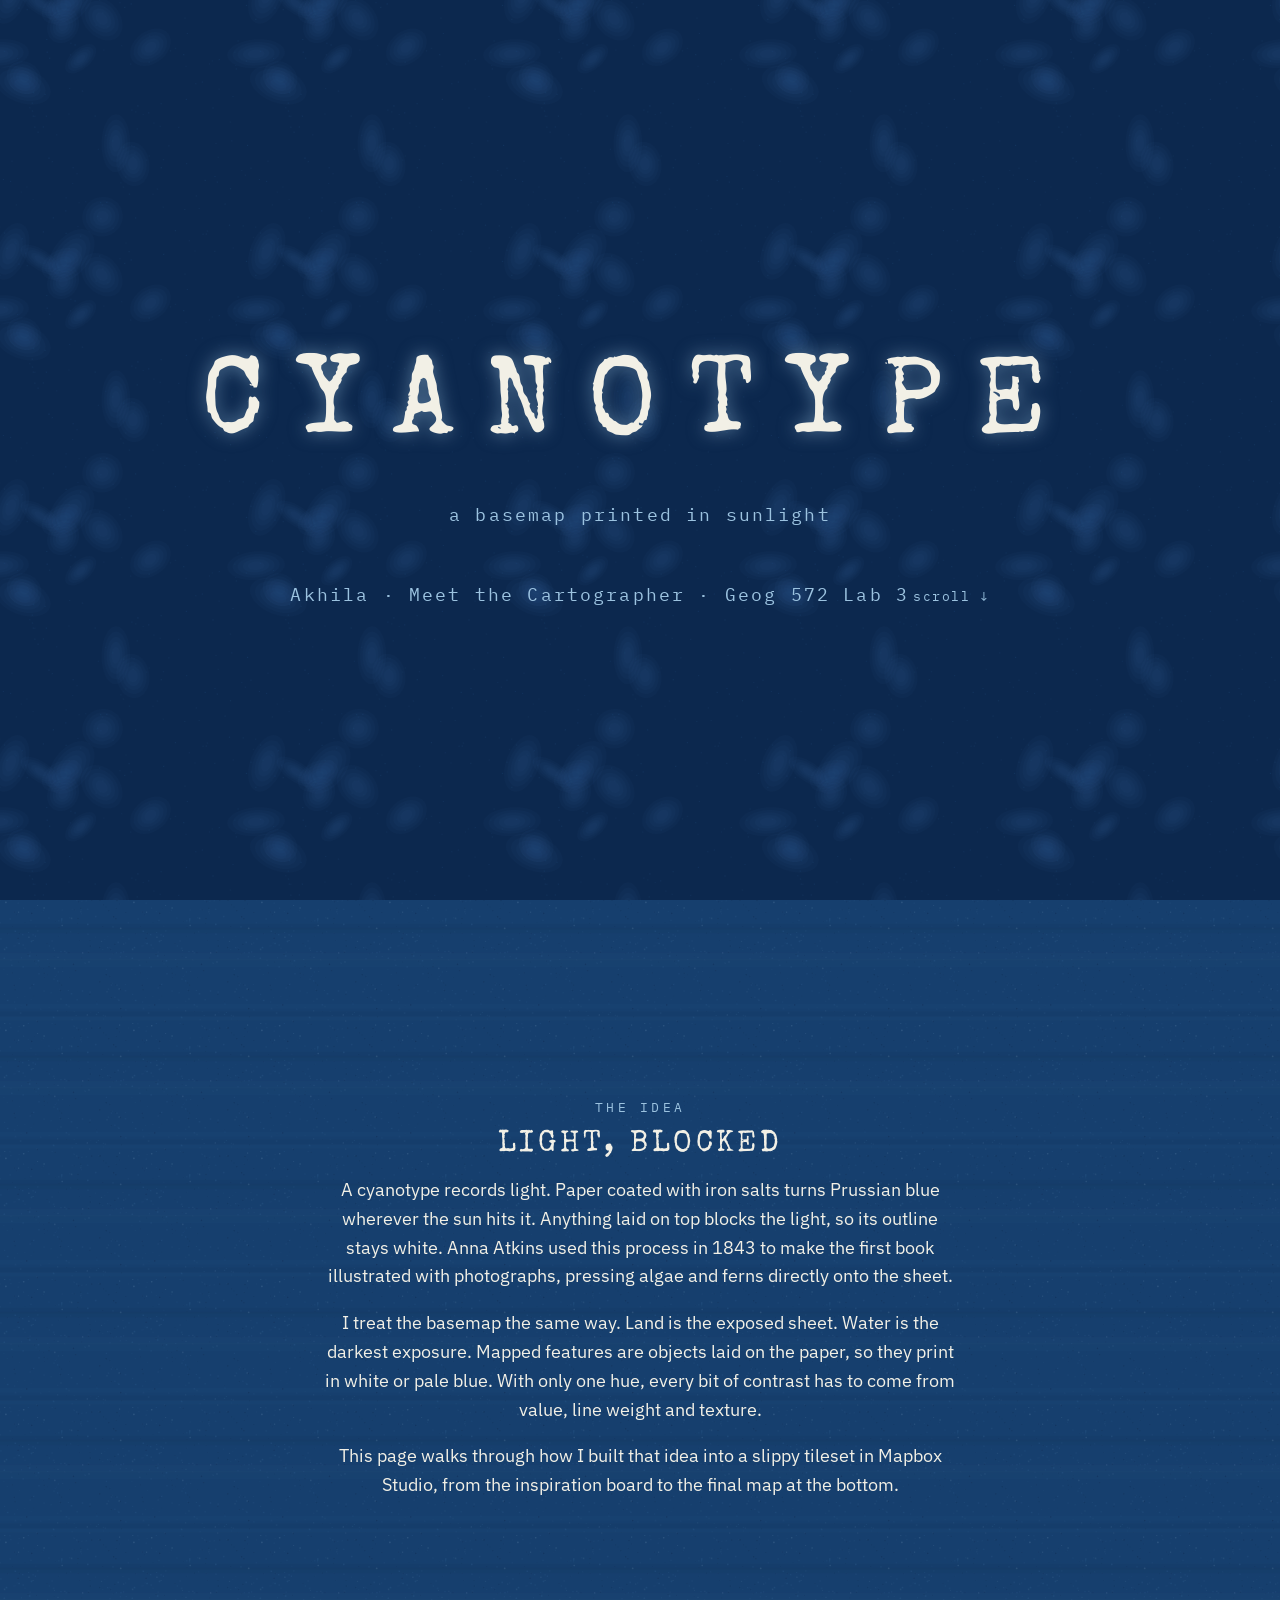
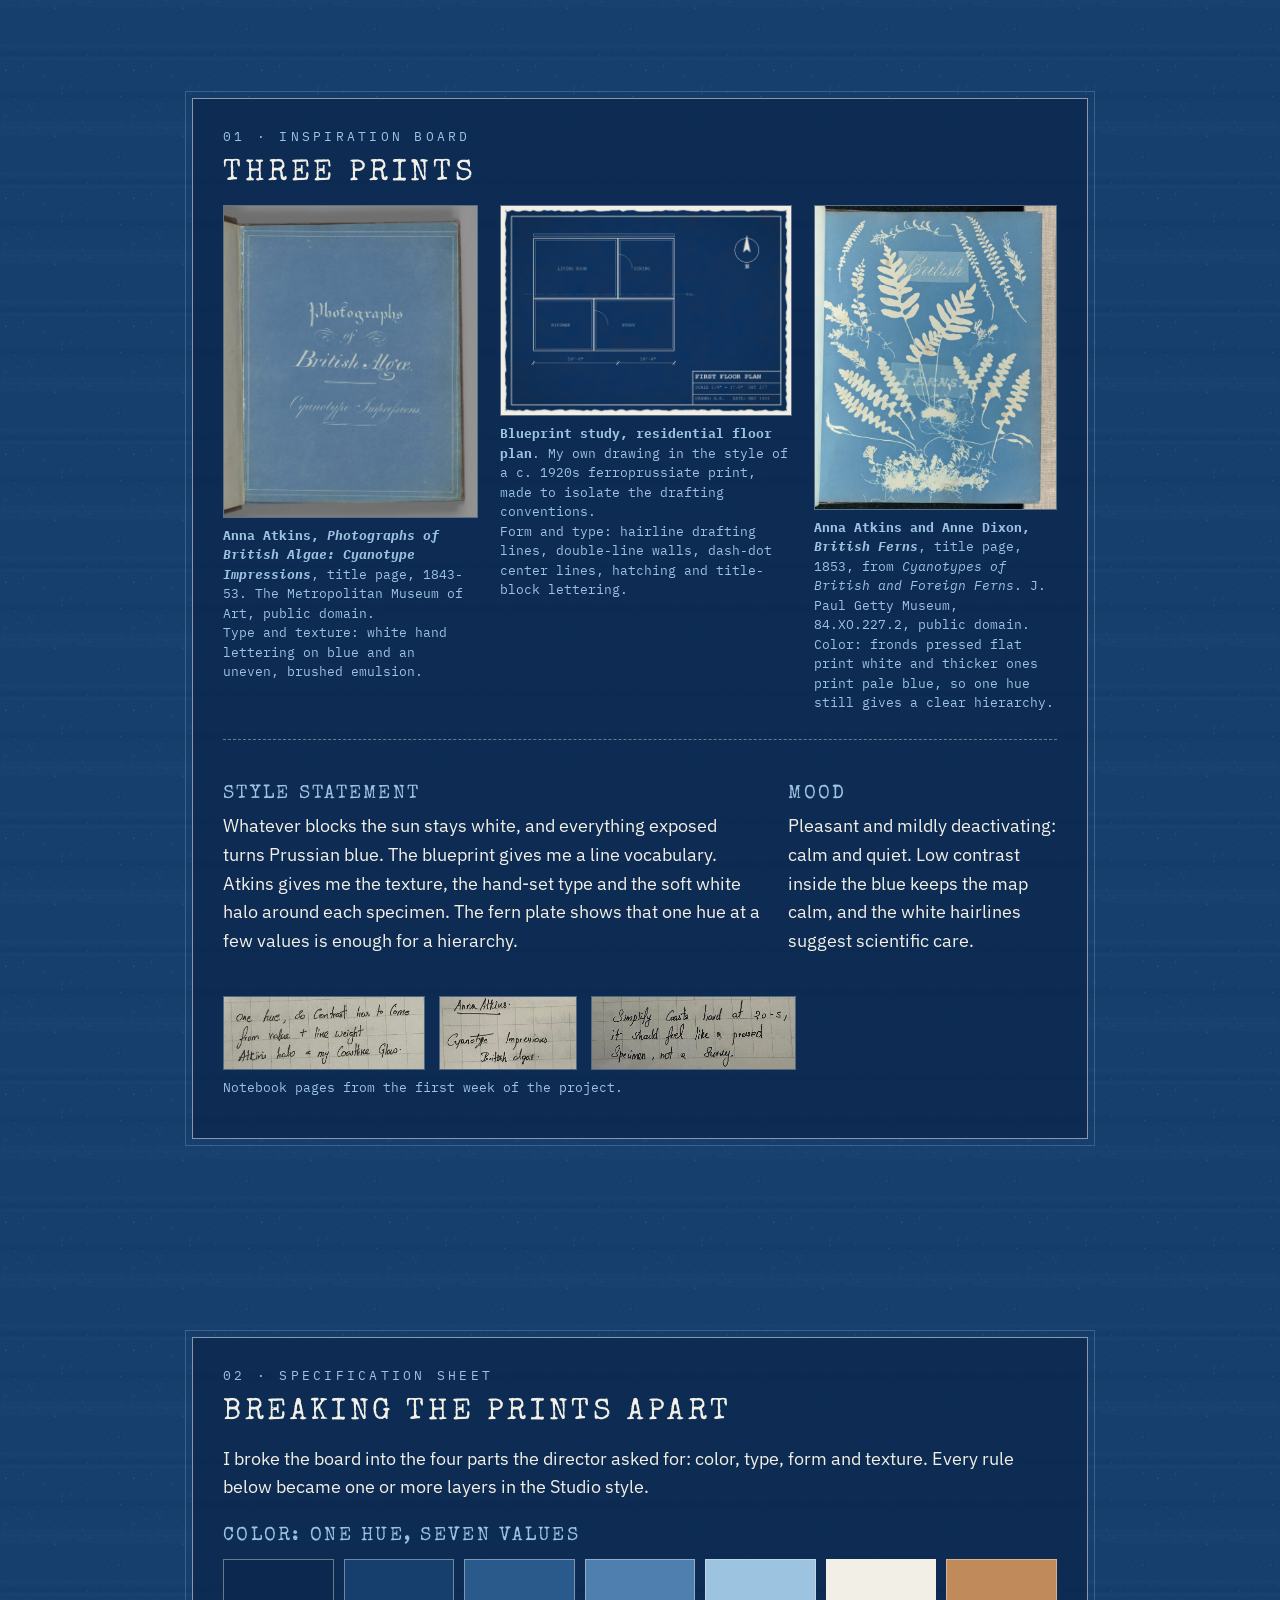
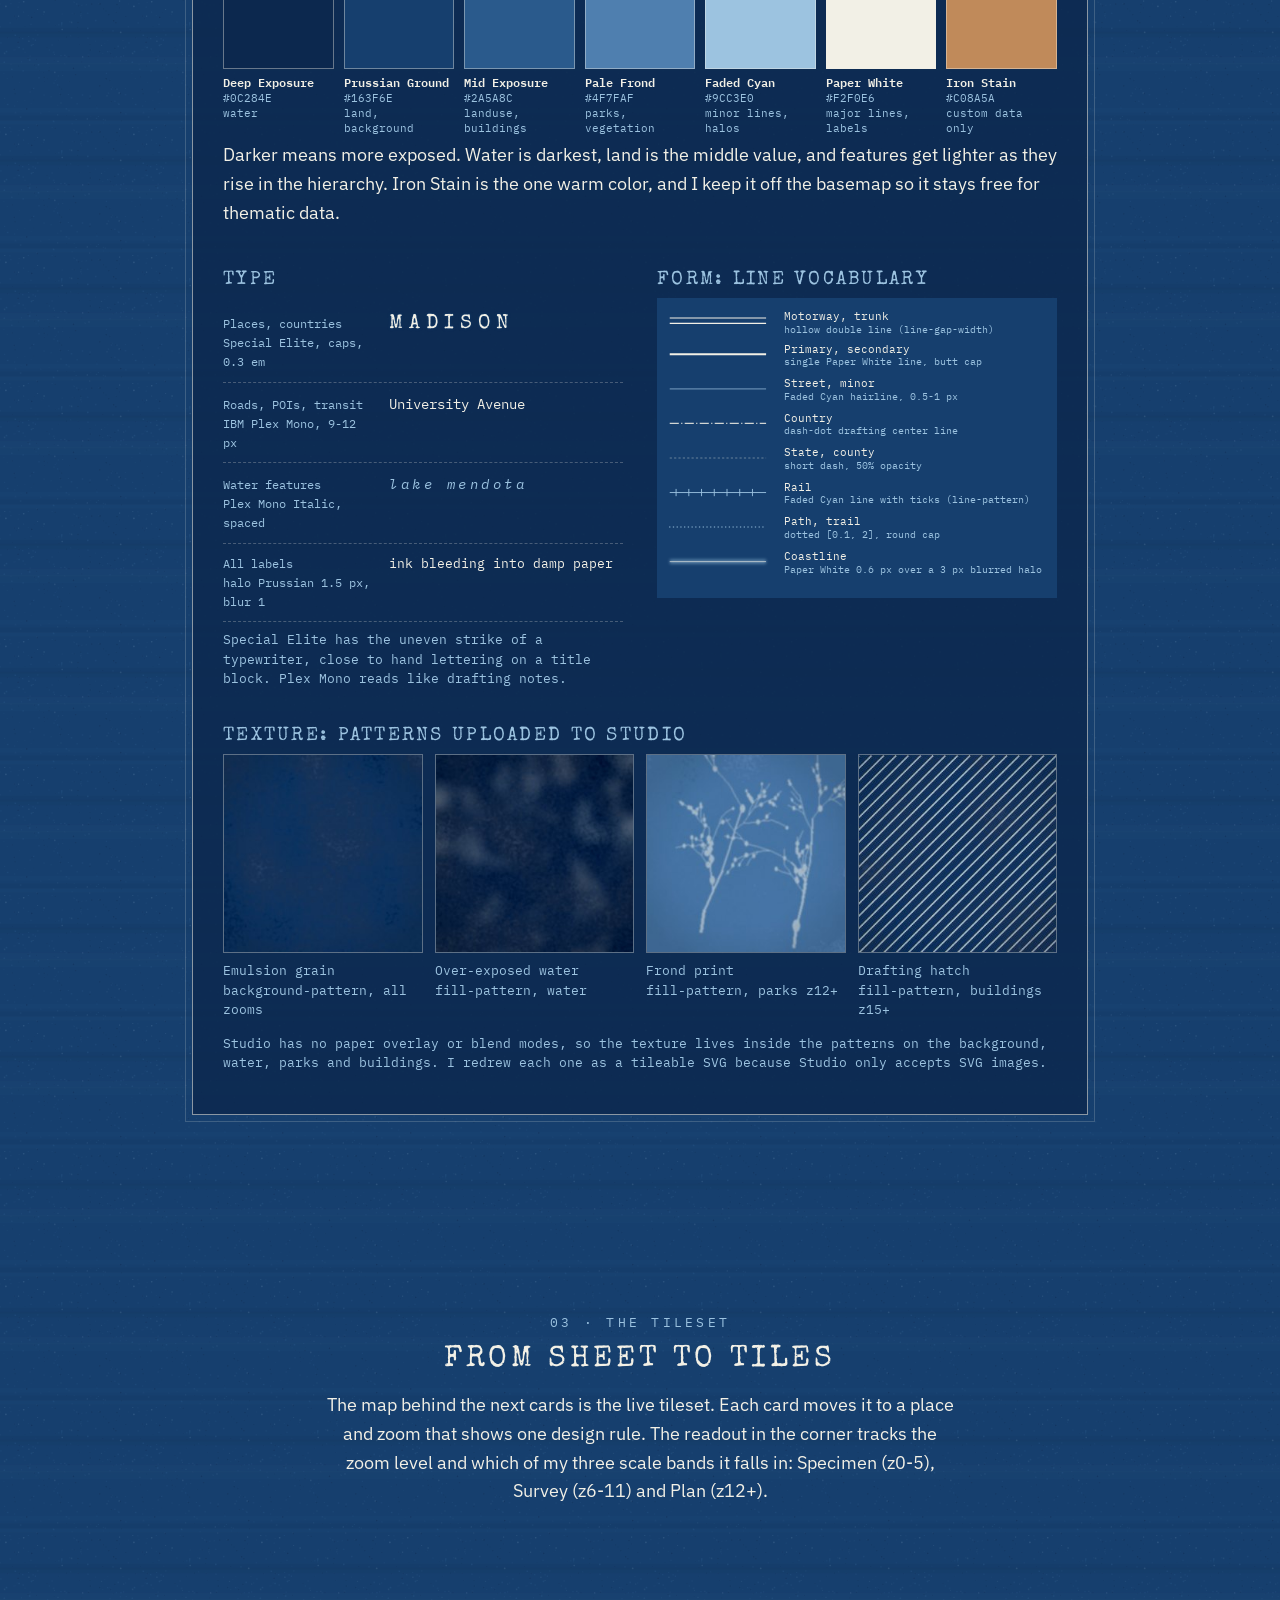
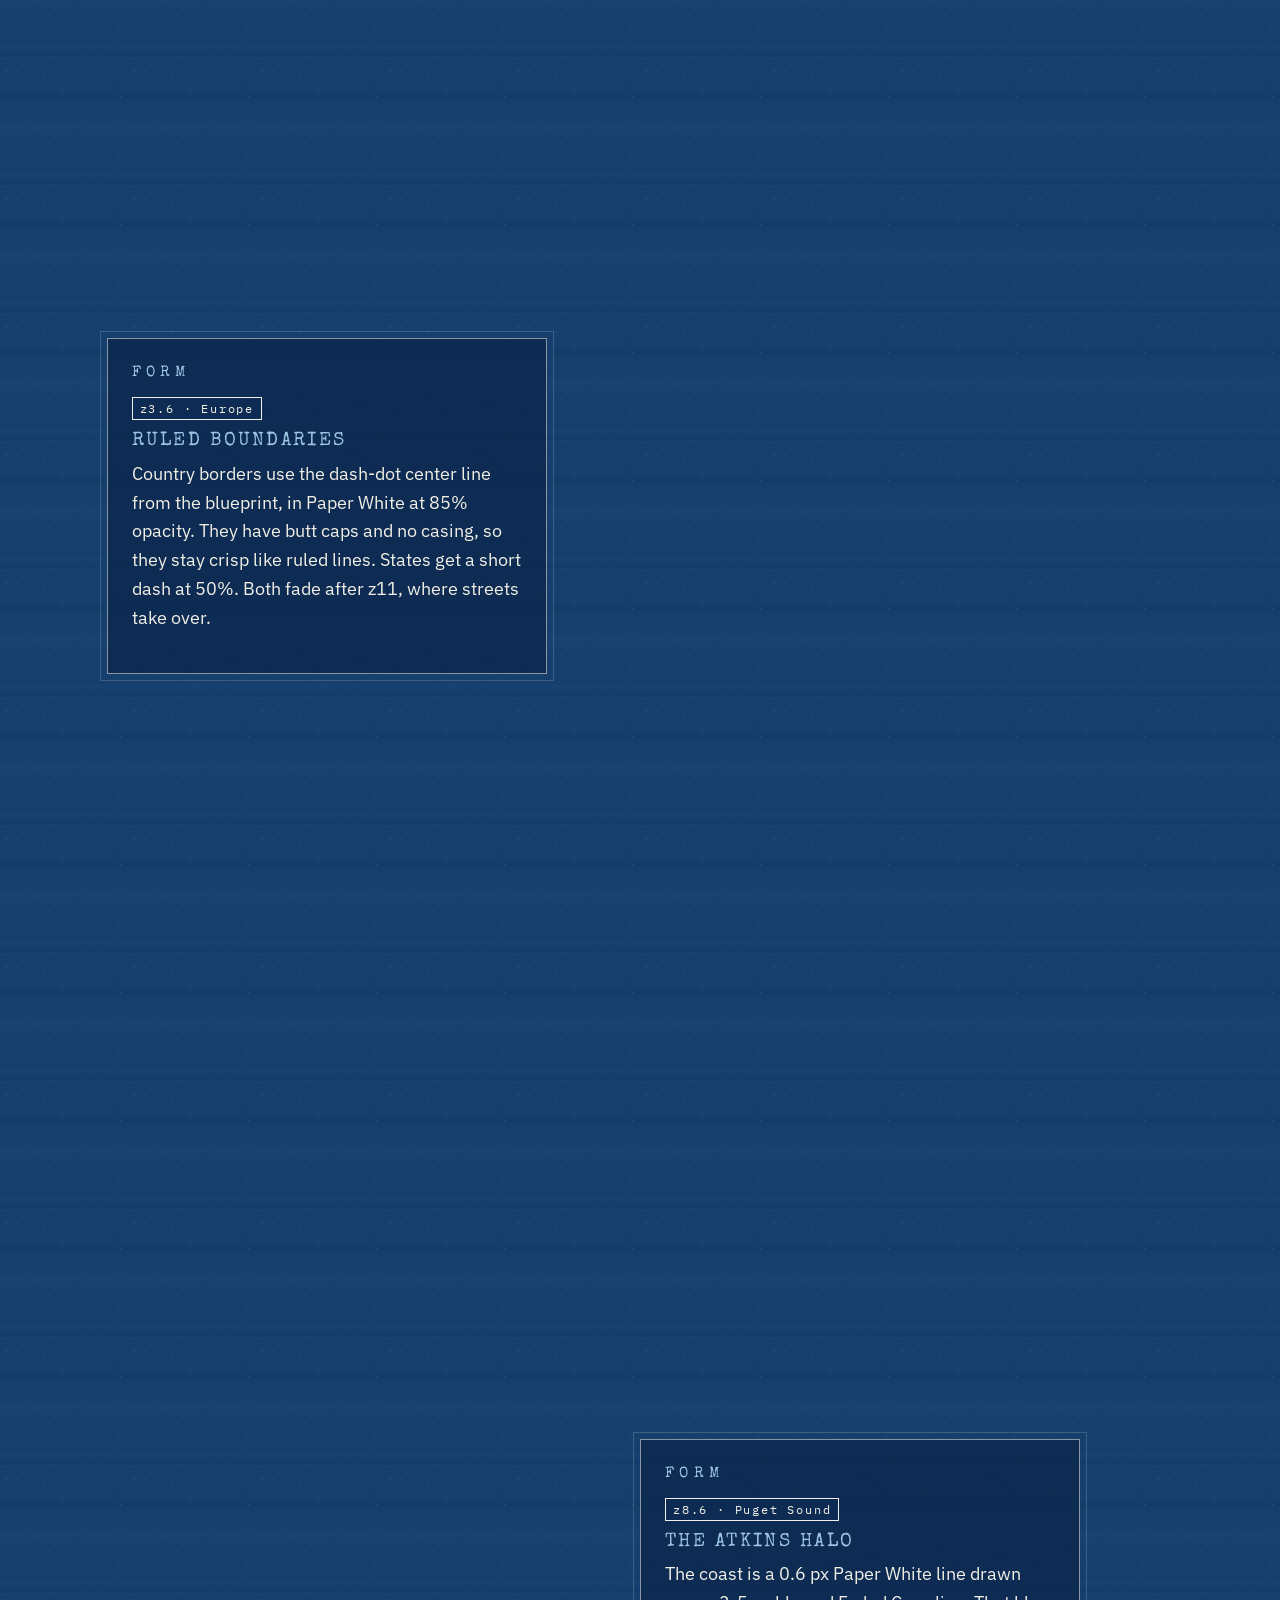
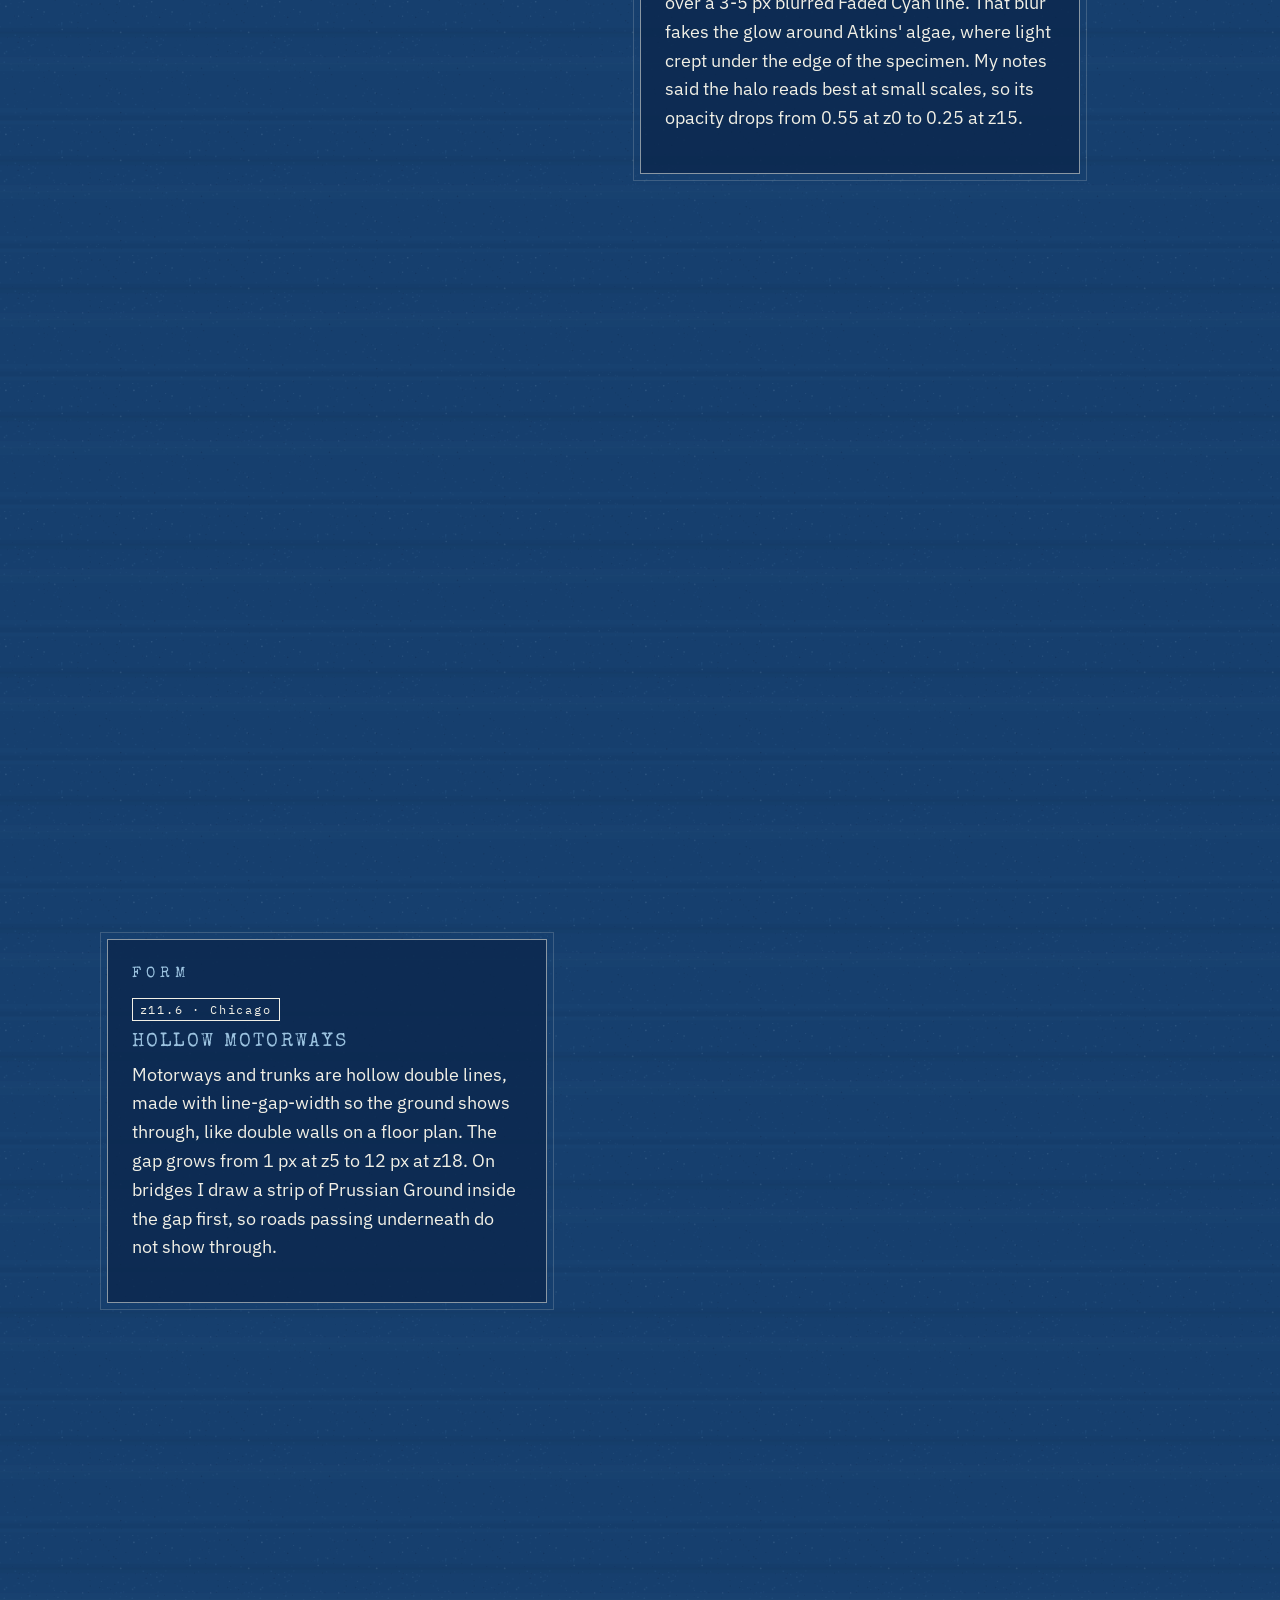
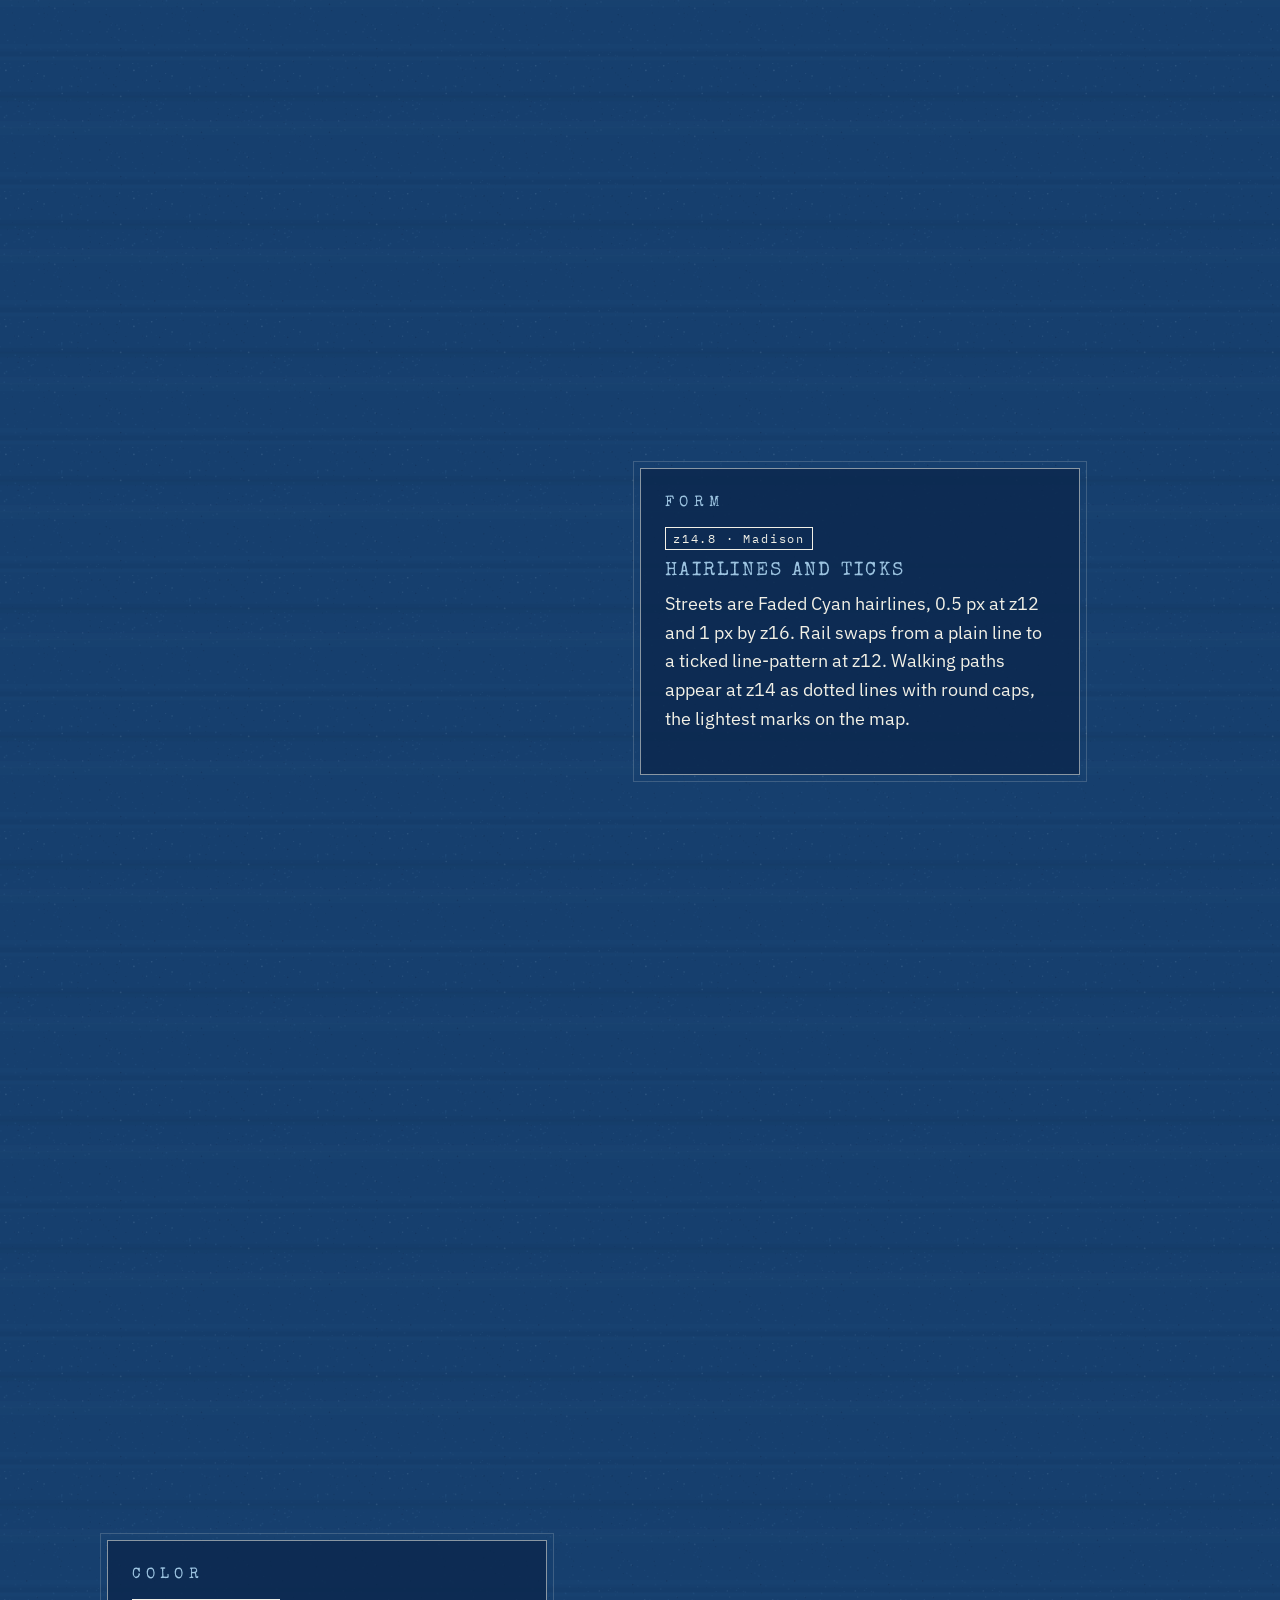
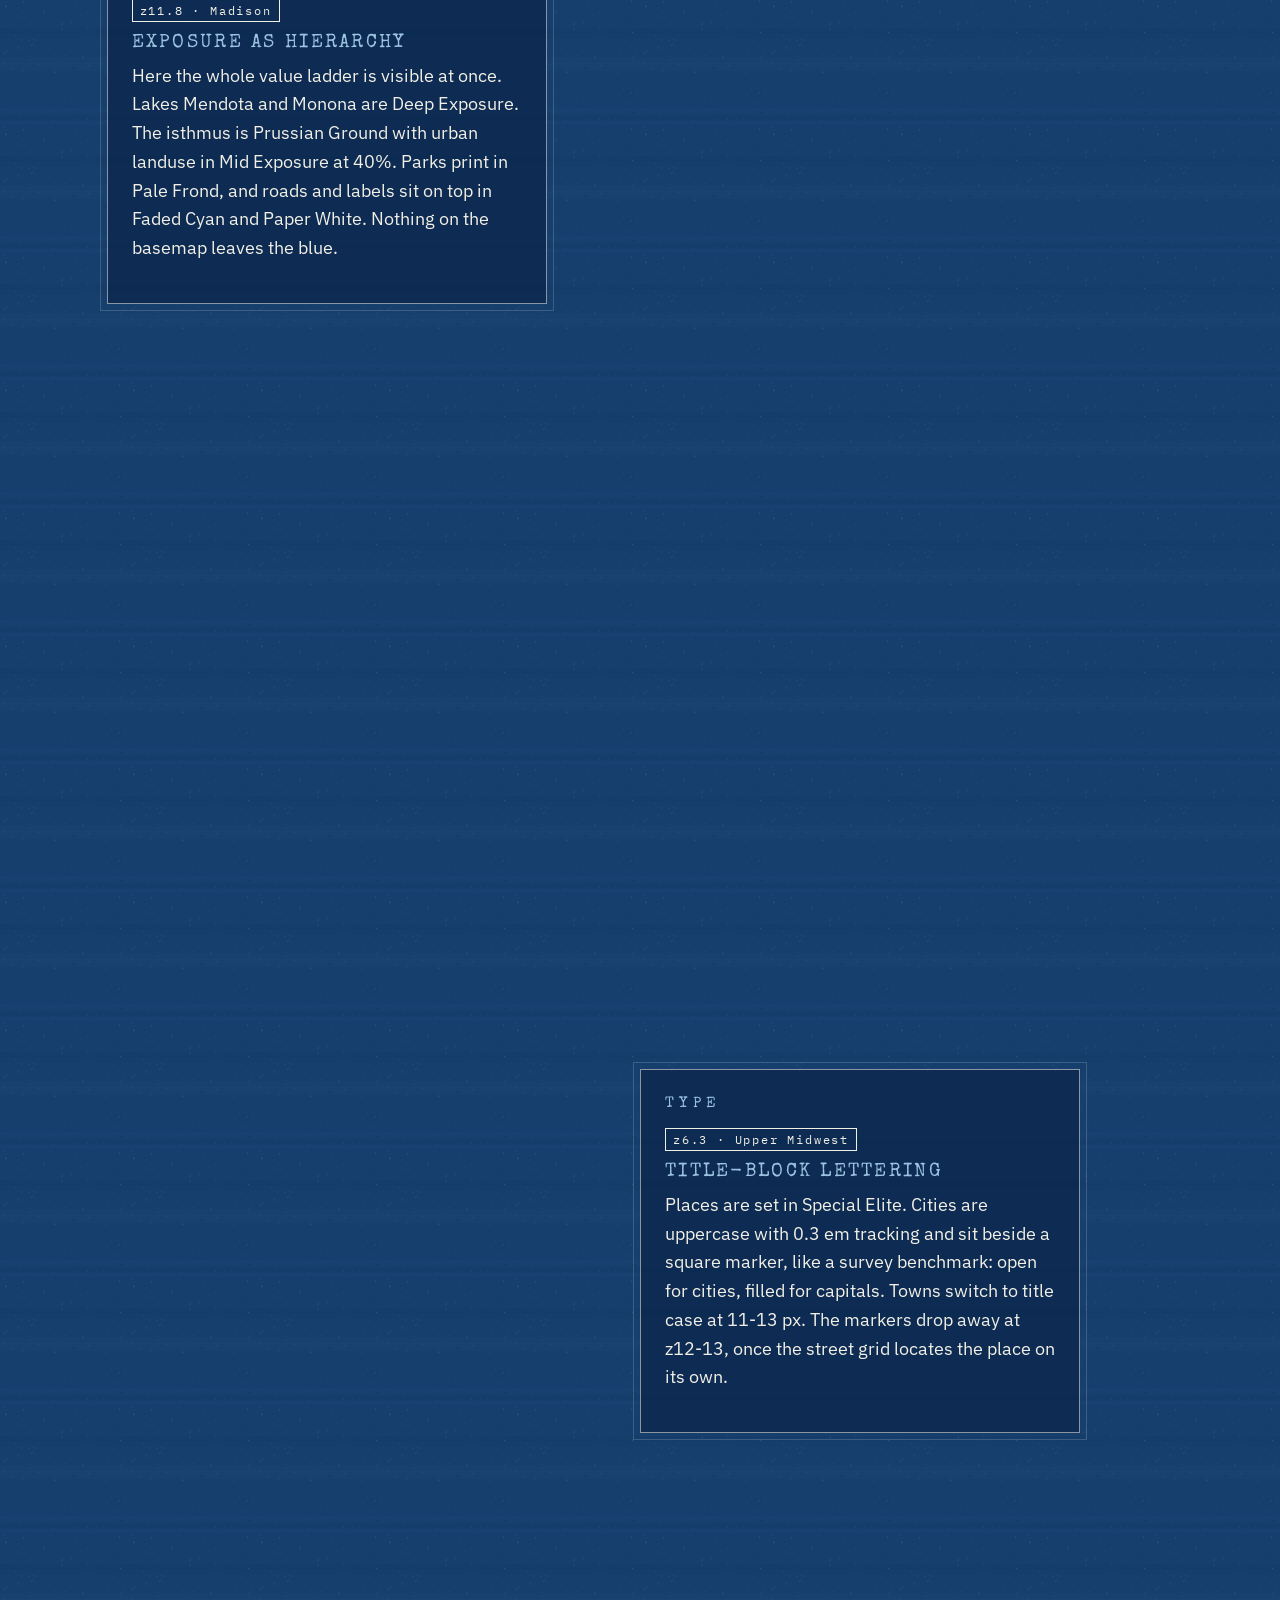
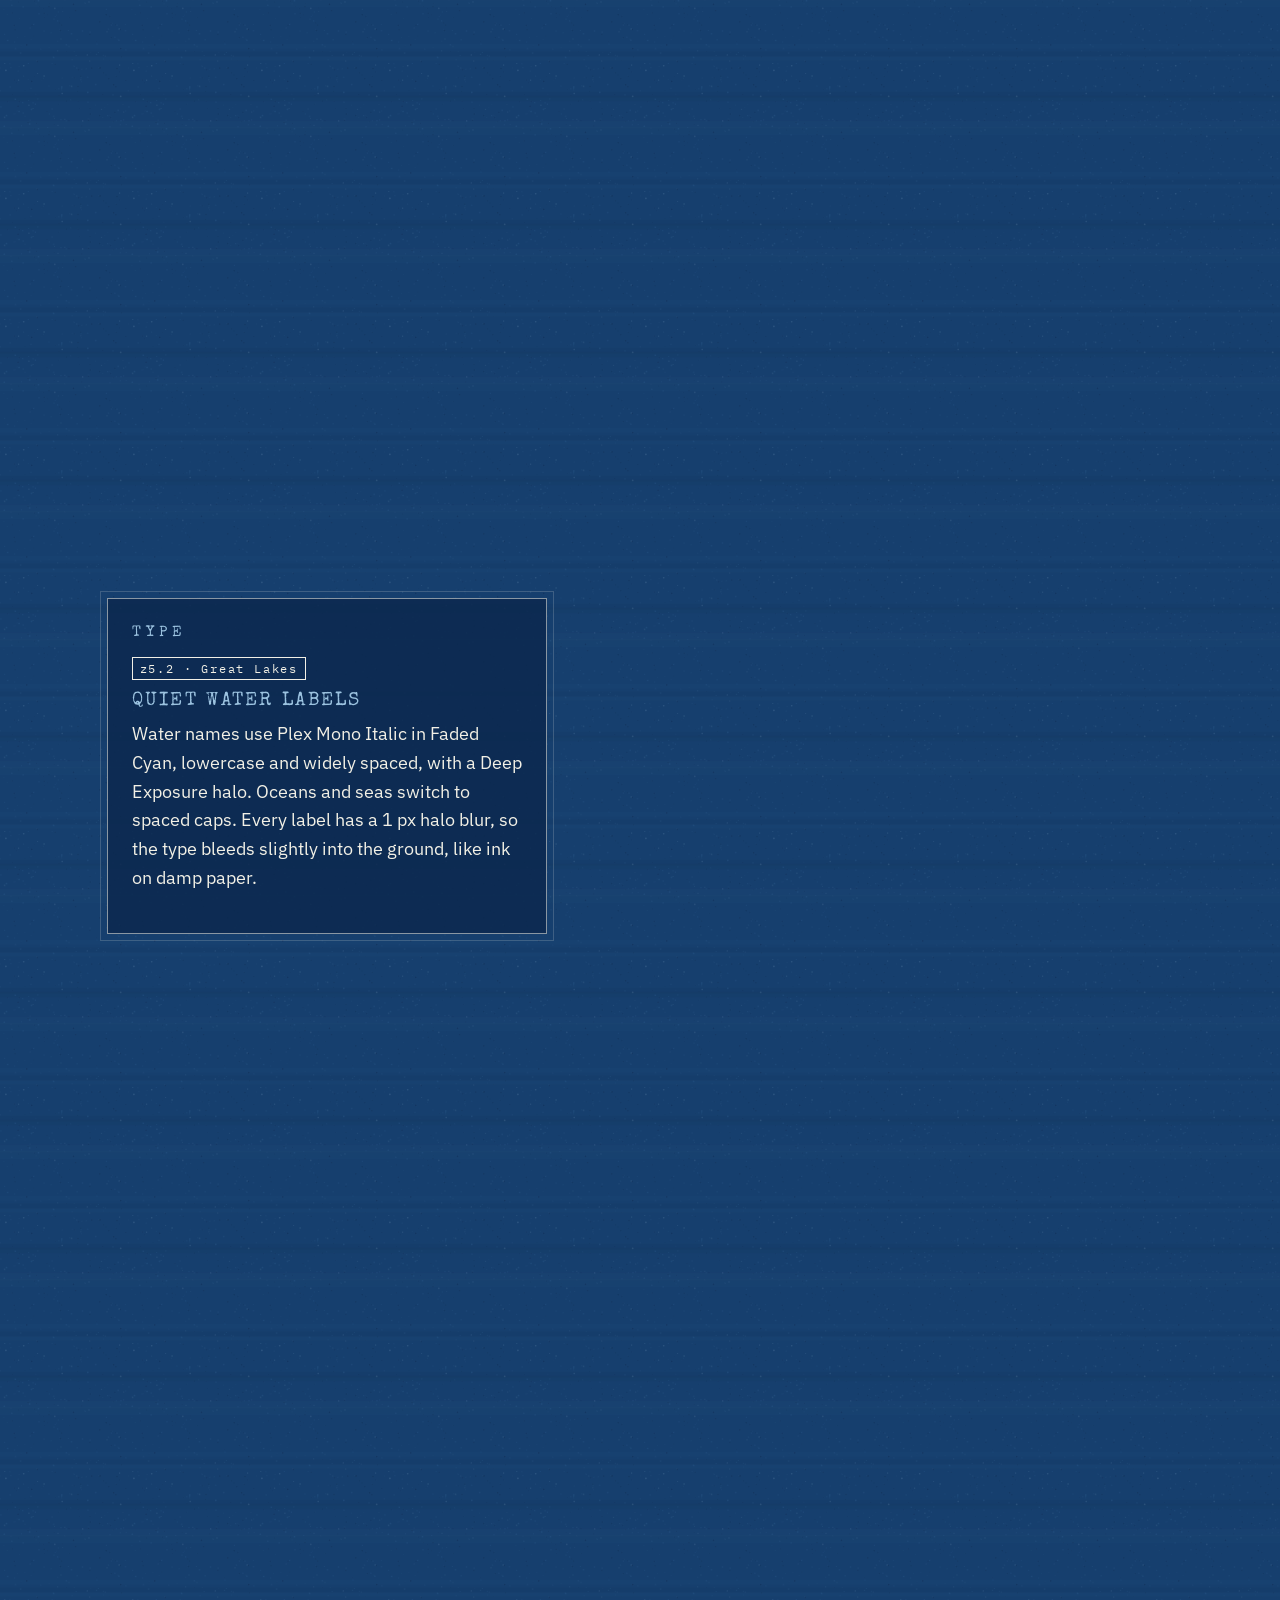
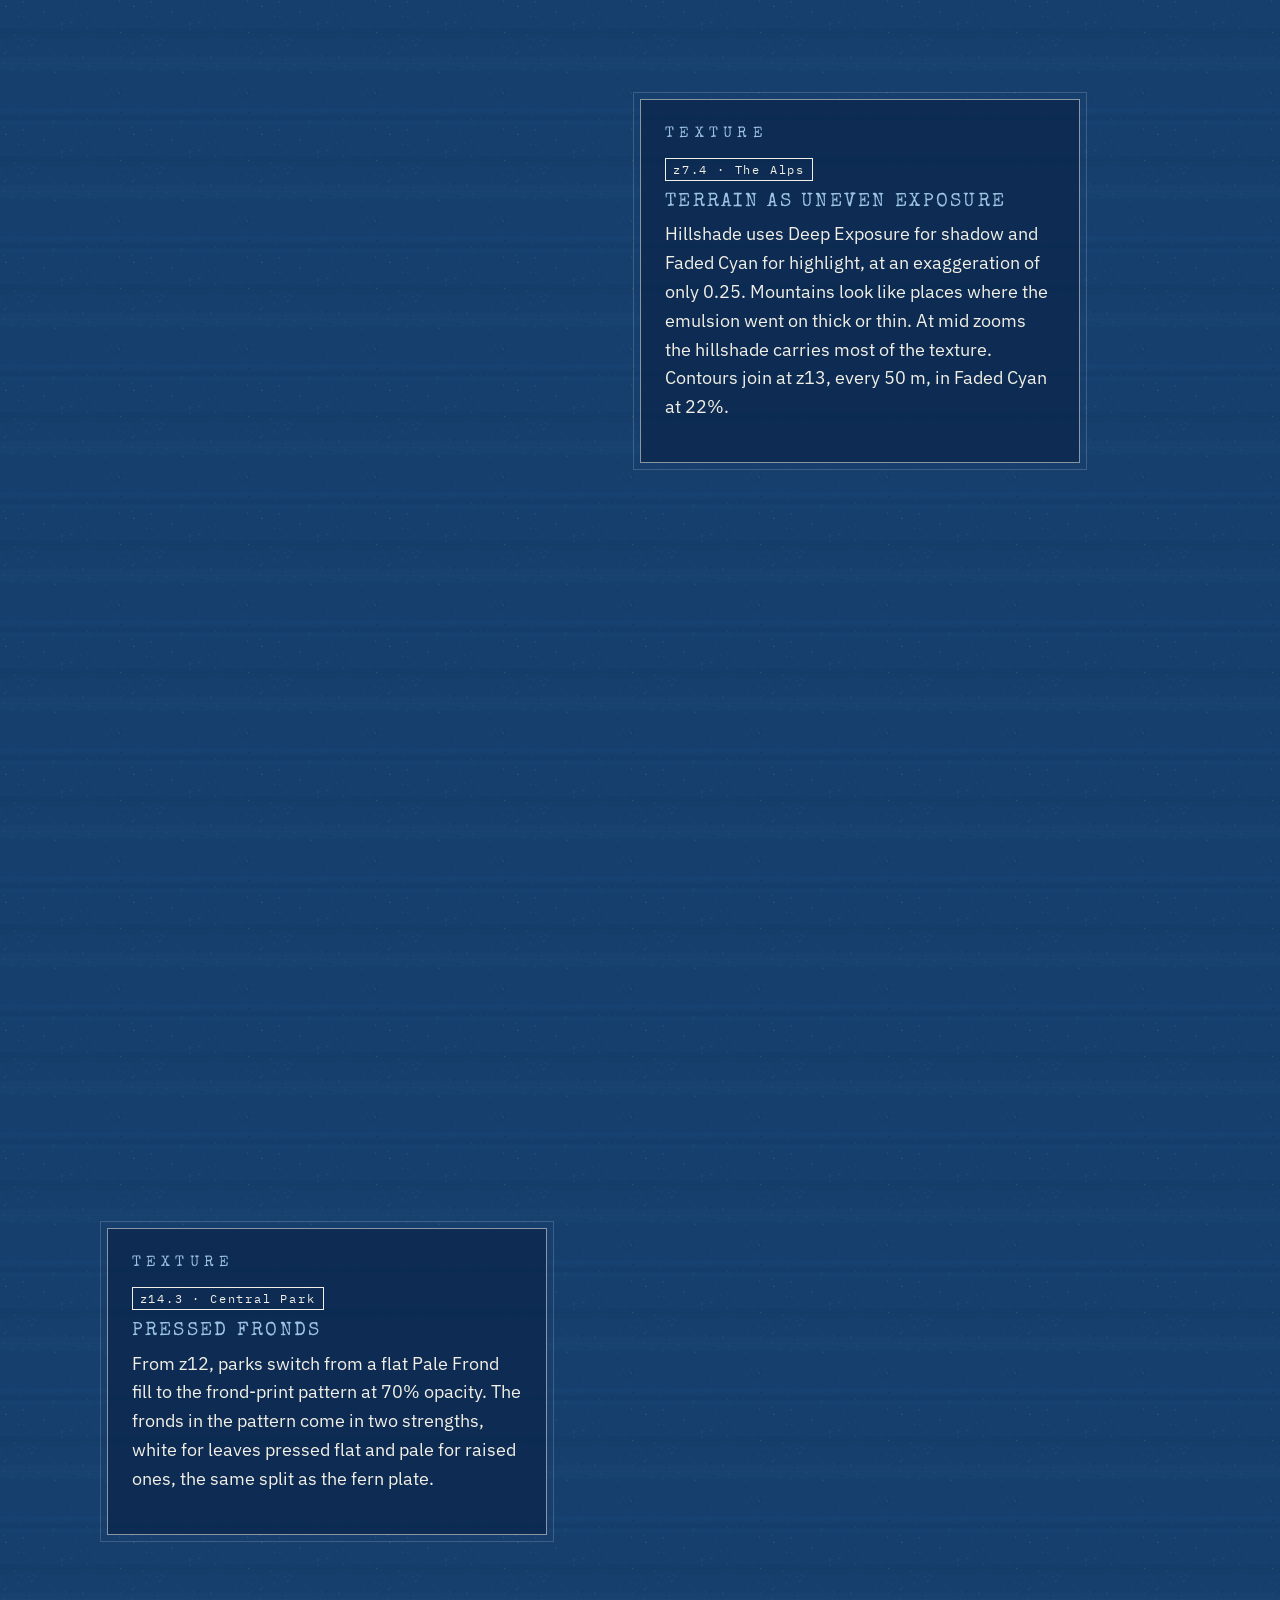
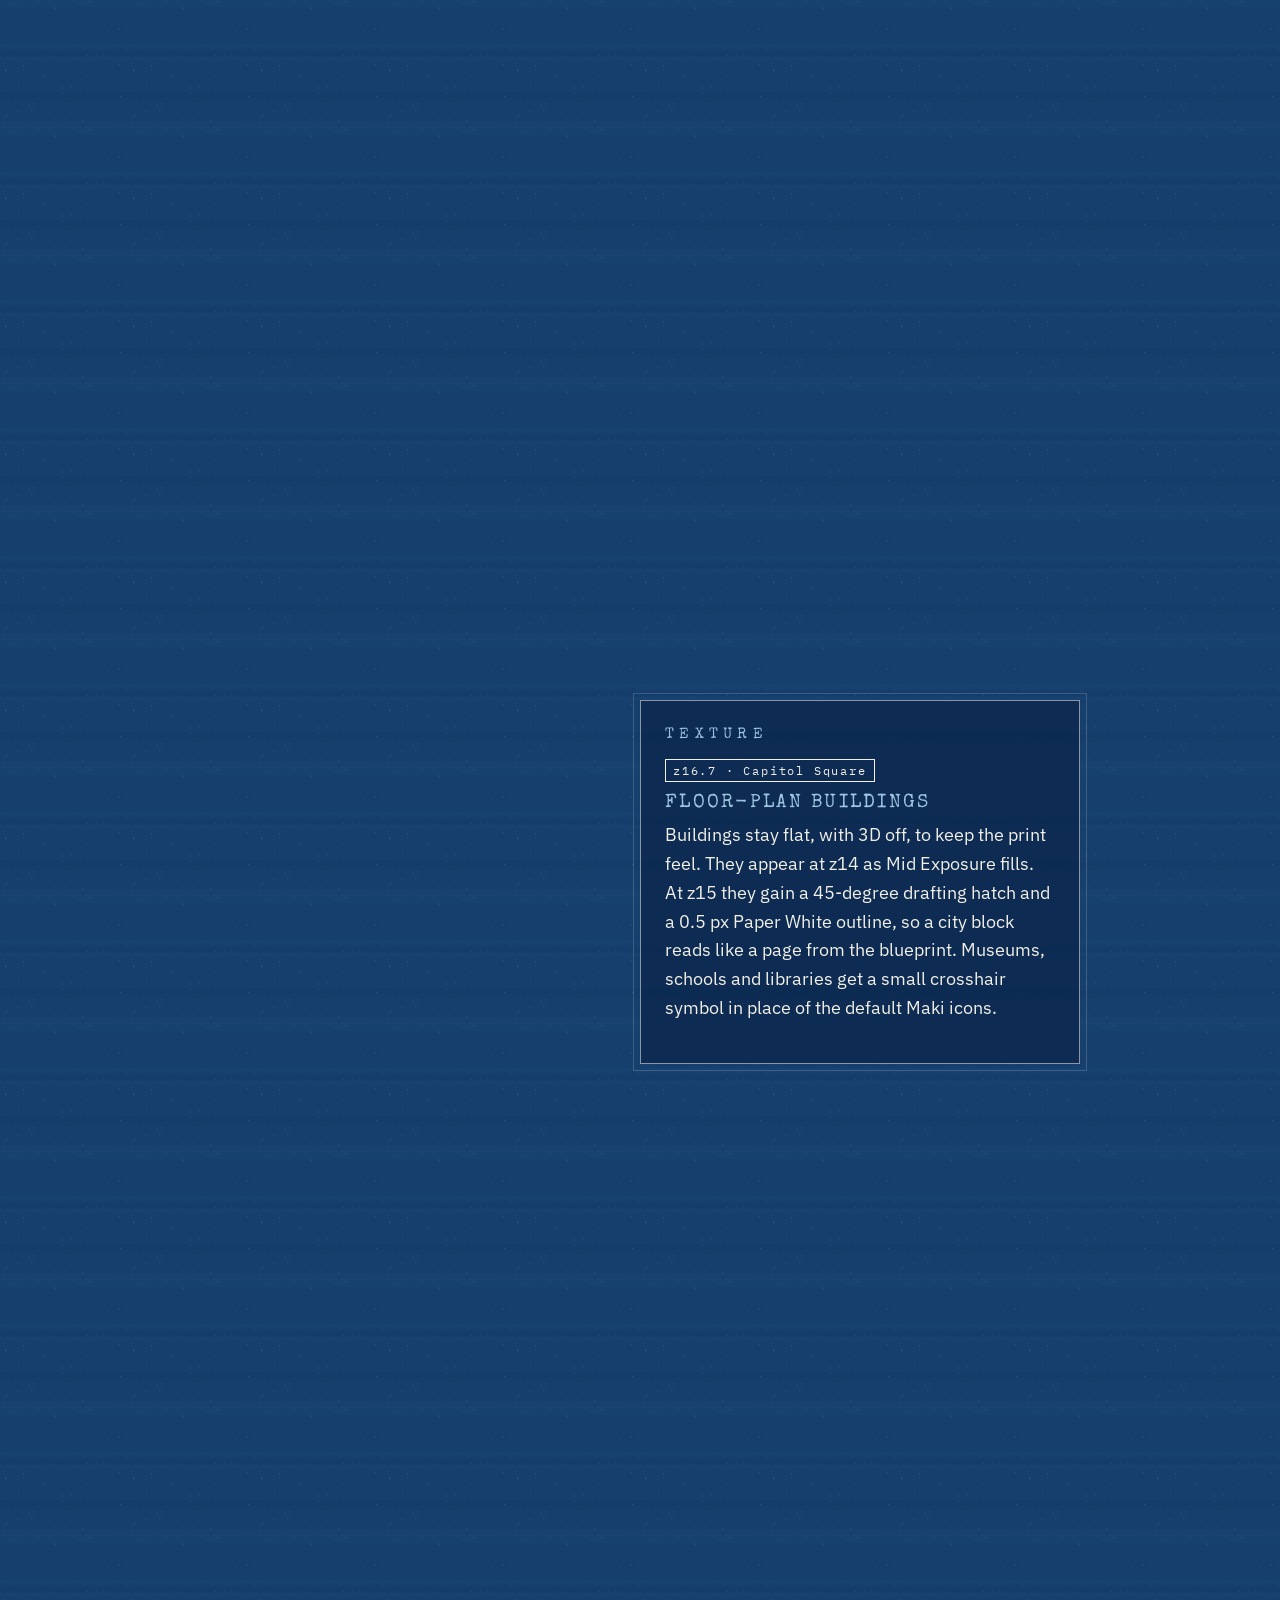
==== commit 5d62fda9: "Add files via upload" ====
--- a/index.html
+++ b/index.html
@@ -9,9 +9,9 @@
   <link rel="preconnect" href="https://fonts.googleapis.com">
   <link rel="preconnect" href="https://fonts.gstatic.com" crossorigin>
   <link href="https://fonts.googleapis.com/css2?family=IBM+Plex+Mono:ital,wght@0,400;0,600;1,400&family=IBM+Plex+Sans:wght@400;600&family=Special+Elite&display=swap" rel="stylesheet">
-  <link href="https://api.mapbox.com/mapbox-gl-js/v3.8.0/mapbox-gl.css" rel="stylesheet">
+  <link href="https://api.mapbox.com/mapbox-gl-js/v3.31.0/mapbox-gl.css" rel="stylesheet">
   <link rel="stylesheet" href="lib/scrollmap.css">
-  <link rel="stylesheet" href="css/style.css">
+  <link rel="stylesheet" href="css/style.css?v=5">
 </head>
 <body>
 <div class="content">
@@ -50,11 +50,11 @@
           </figure>
           <figure>
             <img src="img/board-02-blueprint-study.jpg" alt="Blueprint of a residential floor plan with hairline walls and a title block">
-            <figcaption><b>Architectural blueprint, residential floor plan</b>, study after a c. 1920s ferroprussiate print.<br>Form and type: hairline drafting lines, double-line walls, dash-dot center lines, hatching and title-block lettering.</figcaption>
+            <figcaption><b>Blueprint study, residential floor plan</b>. My own drawing in the style of a c. 1920s ferroprussiate print, made to isolate the drafting conventions.<br>Form and type: hairline drafting lines, double-line walls, dash-dot center lines, hatching and title-block lettering.</figcaption>
           </figure>
           <figure>
-            <img src="img/board-03-fern-study.jpg" alt="Cyanotype of ferns, flat fronds in white and raised fronds in pale blue">
-            <figcaption><b>Fern plate</b>, study after Anna Atkins and Anne Dixon, <i>Cyanotypes of British and Foreign Ferns</i> (1853).<br>Color: fronds pressed flat print white and raised ones print pale blue, so one hue still gives a clear hierarchy.</figcaption>
+            <img src="Lab3.jpg" alt="Cyanotype title page of British Ferns, white fern fronds and hand lettering on blue">
+            <figcaption><b>Anna Atkins and Anne Dixon, <i>British Ferns</i></b>, title page, 1853, from <i>Cyanotypes of British and Foreign Ferns</i>. J. Paul Getty Museum, 84.XO.227.2, public domain.<br>Color: fronds pressed flat print white and thicker ones print pale blue, so one hue still gives a clear hierarchy.</figcaption>
           </figure>
         </div>
         <div class="statement">
@@ -292,7 +292,8 @@
           <li><b>Approximate halos.</b> The blurred line under the coast fakes the Atkins glow, but it cannot spread into the land the way real emulsion does.</li>
           <li><b>Coast simplification.</b> I wanted very simplified coasts at z0-5. Mapbox Streets already generalizes them, and Studio cannot simplify further, so the halo and soft color do that job.</li>
           <li><b>Fonts.</b> Special Elite and Plex Mono only cover Latin script. Every label falls back to Arial Unicode MS, and I use English names where they exist, so cities like Tokyo and Cairo still get labels.</li>
-          <li><b>Pattern scale.</b> Patterns do not scale with zoom. I kept the tiles small (16-256 px) and tested them at z12 and z16.</li>
+          <li><b>Pattern scale.</b> Patterns do not scale with zoom. I kept the tiles small (16-160 px) and tested them at z12 and z16.</li>
+          <li><b>Tile seams.</b> My first water texture was a 256 px tile, and in the browser it left pale stripes along tile edges at z3-8. I redrew it at 128 px and moved the page to Mapbox GL JS 3.31, and the seams went away.</li>
         </ul>
         <div class="board-notes"><img src="img/note-halo.jpg" alt="Notebook: halo reads best at small scales"><img src="img/note-iron-stain.jpg" alt="Notebook: Iron Stain is the only warm color, keep it for my own data"></div>
       </div>
@@ -317,7 +318,7 @@
         <p><b>Credits</b></p>
         <p>Map design and text: Akhila, Geog 572: Graphic Design in Cartography, Lab 3.</p>
         <p>Basemap built in Mapbox Studio from a blank style. Data: Mapbox Streets v8, Mapbox Terrain v2 and Terrain-DEM v1, &copy; Mapbox &copy; OpenStreetMap contributors.</p>
-        <p>Inspiration: Anna Atkins, <i>Photographs of British Algae: Cyanotype Impressions</i> (1843-53), The Metropolitan Museum of Art, public domain. Anna Atkins and Anne Dixon, <i>Cyanotypes of British and Foreign Ferns</i> (1853). Architectural blueprint, c. 1920s.</p>
+        <p>Inspiration: Anna Atkins, <i>Photographs of British Algae: Cyanotype Impressions</i> (1843-53), The Metropolitan Museum of Art, public domain. Anna Atkins and Anne Dixon, <i>British Ferns</i> (1853), J. Paul Getty Museum, 84.XO.227.2, public domain. Blueprint study drawn by the author.</p>
         <p>Fonts: Special Elite (Astigmatic), IBM Plex Mono and IBM Plex Sans (IBM). Page built with <a href="https://github.com/uwcartlab/scrollmap">ScrollMap</a> and Mapbox GL JS.</p>
       </div>
     </div>
@@ -325,9 +326,9 @@
 
 </div>
 
-<script src="https://api.mapbox.com/mapbox-gl-js/v3.8.0/mapbox-gl.js"></script>
-<script src="js/config.js"></script>
+<script src="https://api.mapbox.com/mapbox-gl-js/v3.31.0/mapbox-gl.js"></script>
+<script src="js/config.js?v=5"></script>
 <script src="lib/scrollmap.js"></script>
-<script src="js/explainer.js"></script>
+<script src="js/explainer.js?v=5"></script>
 </body>
 </html>
